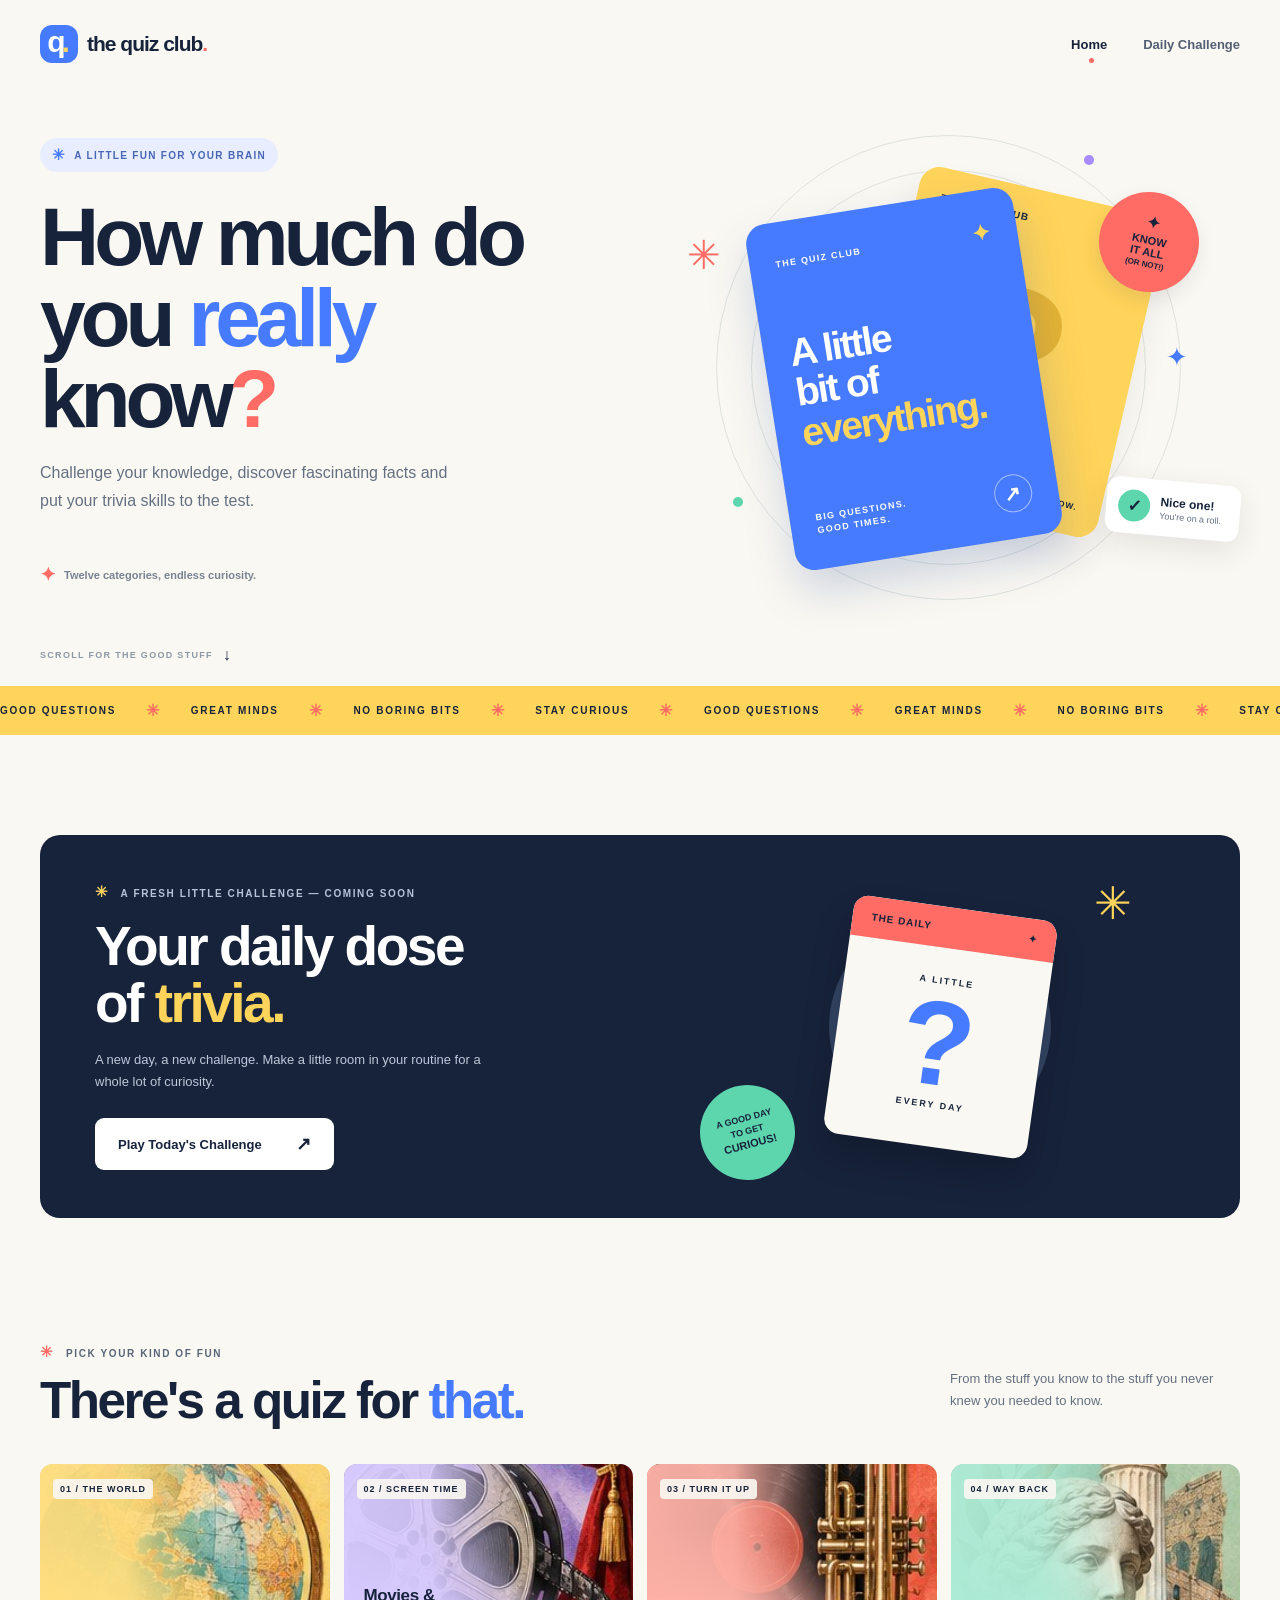
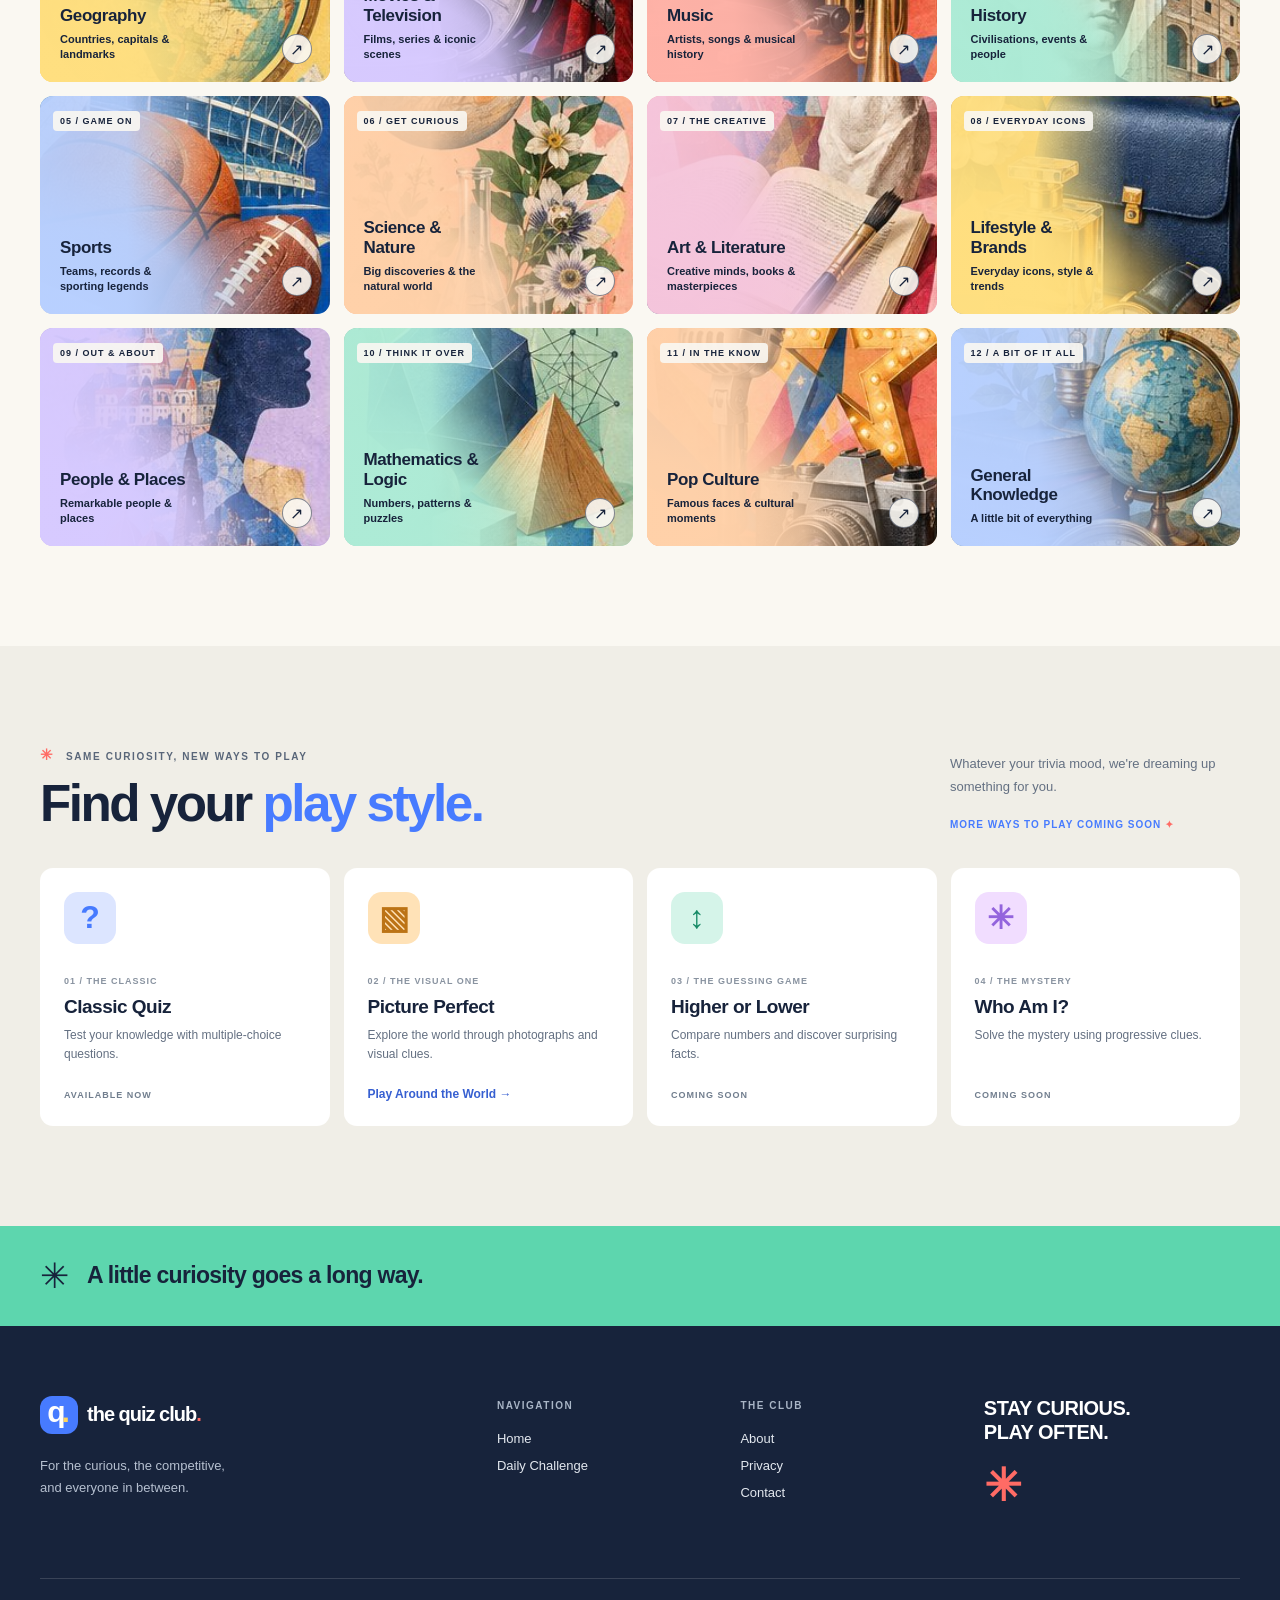
==== index.html @ e1512ed2 "Add Picture Perfect geography game Co-authored-by: Copilot <223556219+Copilot@users.noreply.github.c" ====
<!doctype html>
<html lang="en">
<head>
  <meta charset="utf-8">
  <meta name="viewport" content="width=device-width, initial-scale=1">
  <meta name="theme-color" content="#faf8f2">
  <meta name="description" content="A little curiosity goes a long way. Discover The Quiz Club, a new home for trivia lovers.">
  <title>The Quiz Club — Stay curious, play often</title>
  <link rel="icon" href="assets/icons/favicon.ico" sizes="any">
  <link rel="icon" href="assets/icons/favicon-32x32.png" type="image/png" sizes="32x32">
  <link rel="icon" href="assets/icons/favicon.svg" type="image/svg+xml">
  <link rel="apple-touch-icon" href="assets/icons/apple-touch-icon.png" sizes="180x180">
  <link rel="stylesheet" href="css/style.css">
  <link rel="stylesheet" href="css/home.css">
  <script defer src="js/navigation.js"></script>
</head>
<body>
  <header class="site-header">
    <div class="container header-inner">
      <a class="brand" href="index.html" aria-label="The Quiz Club home">
        <span class="brand-icon" aria-hidden="true">q<span>.</span></span>
        <span>the quiz club<span class="brand-period">.</span></span>
      </a>
      <button class="menu-toggle" type="button" aria-expanded="false" aria-controls="primary-navigation">
        <span></span><span></span><span></span><span class="sr-only">Toggle navigation</span>
      </button>
      <nav class="site-nav" id="primary-navigation" aria-label="Main navigation">
        <a class="nav-link active" href="index.html" aria-current="page">Home</a>
        <a class="nav-link" href="daily.html">Daily Challenge</a>
      </nav>
    </div>
  </header>

  <main>
    <section class="hero">
      <div class="container hero-grid">
        <div class="hero-copy">
          <div class="eyebrow"><span class="eyebrow-star">✳</span> A LITTLE FUN FOR YOUR BRAIN</div>
          <h1>How much do you <em>really</em> know<span class="coral">?</span></h1>
          <p>Challenge your knowledge, discover fascinating facts and put your trivia skills to the test.</p>
          <div class="hero-note"><span class="note-sparkle">✦</span> Twelve categories, endless curiosity.</div>
        </div>
        <div class="hero-art" aria-hidden="true">
          <div class="art-orbit orbit-one"></div><div class="art-orbit orbit-two"></div>
          <span class="art-sparkle sparkle-one">✳</span><span class="art-sparkle sparkle-two">✦</span>
          <span class="art-dot dot-one"></span><span class="art-dot dot-two"></span>
          <div class="art-back-card"><span>THE QUIZ CLUB</span><strong>?</strong><small>GOOD TO KNOW.</small></div>
          <div class="art-main-card">
            <div class="art-card-top"><span>THE QUIZ CLUB</span><span>✦</span></div>
            <div class="art-question">A little<br>bit of<br><em>everything.</em></div>
            <div class="art-card-bottom"><span>BIG QUESTIONS.<br>GOOD TIMES.</span><span class="art-arrow">↗</span></div>
          </div>
          <div class="art-badge"><span>✦</span> KNOW<br>IT ALL<br><small>(OR NOT!)</small></div>
          <div class="art-answer"><span class="answer-check">✓</span><span>Nice one!<small>You're on a roll.</small></span></div>
        </div>
      </div>
      <div class="hero-bottom container"><span>SCROLL FOR THE GOOD STUFF</span><span aria-hidden="true">↓</span></div>
    </section>

    <div class="ticker" aria-label="A little something for everyone">
      <div class="ticker-track" aria-hidden="true">
        <span>GOOD QUESTIONS</span><b>✳</b><span>GREAT MINDS</span><b>✳</b><span>NO BORING BITS</span><b>✳</b><span>STAY CURIOUS</span><b>✳</b><span>GOOD QUESTIONS</span><b>✳</b><span>GREAT MINDS</span><b>✳</b><span>NO BORING BITS</span><b>✳</b><span>STAY CURIOUS</span><b>✳</b>
      </div>
    </div>

    <section class="section daily-section" aria-labelledby="daily-title">
      <div class="container">
        <div class="daily-card">
          <div class="daily-copy">
            <div class="section-kicker light-kicker"><span>✳</span> A FRESH LITTLE CHALLENGE — COMING SOON</div>
            <h2 id="daily-title">Your daily dose<br>of <em>trivia.</em></h2>
            <p>A new day, a new challenge. Make a little room in your routine for a whole lot of curiosity.</p>
            <a class="button button-white" href="daily.html">Play Today's Challenge <span aria-hidden="true">↗</span></a>
          </div>
          <div class="daily-art" aria-hidden="true">
            <span class="daily-star">✳</span>
            <div class="calendar">
              <div class="calendar-top"><span>THE DAILY</span><span>✦</span></div>
              <div class="calendar-page"><span>A LITTLE</span><strong>?</strong><span>EVERY DAY</span></div>
            </div>
            <div class="daily-stamp">A GOOD DAY<br>TO GET<br><strong>CURIOUS!</strong></div>
          </div>
        </div>
      </div>
    </section>

    <section class="section categories-section" id="categories" aria-labelledby="categories-title">
      <div class="container">
        <div class="section-heading">
          <div><div class="section-kicker"><span>✳</span> PICK YOUR KIND OF FUN</div><h2 id="categories-title">There's a quiz for <em>that.</em></h2></div>
          <div class="section-heading-side"><p>From the stuff you know to the stuff you never knew you needed to know.</p></div>
        </div>
        <div class="category-grid">
          <a class="category-card cat-yellow" href="quiz.html?category=geography">
            <span class="cat-number">01 / THE WORLD</span>
            <span class="cat-art" style="background-image: url('assets/images/categories/geography.jpg')" aria-hidden="true"></span>
            <span class="cat-name">Geography</span><span class="cat-description">Countries, capitals &amp; landmarks</span><span class="cat-arrow" aria-hidden="true">↗</span>
          </a>
          <a class="category-card cat-lavender" href="quiz.html?category=movies-television">
            <span class="cat-number">02 / SCREEN TIME</span>
            <span class="cat-art" style="background-image: url('assets/images/categories/movies-television.jpg')" aria-hidden="true"></span>
            <span class="cat-name">Movies &amp; Television</span><span class="cat-description">Films, series &amp; iconic scenes</span><span class="cat-arrow" aria-hidden="true">↗</span>
          </a>
          <a class="category-card cat-coral" href="quiz.html?category=music">
            <span class="cat-number">03 / TURN IT UP</span>
            <span class="cat-art" style="background-image: url('assets/images/categories/music.jpg')" aria-hidden="true"></span>
            <span class="cat-name">Music</span><span class="cat-description">Artists, songs &amp; musical history</span><span class="cat-arrow" aria-hidden="true">↗</span>
          </a>
          <a class="category-card cat-mint" href="quiz.html?category=history">
            <span class="cat-number">04 / WAY BACK</span>
            <span class="cat-art" style="background-image: url('assets/images/categories/history.jpg')" aria-hidden="true"></span>
            <span class="cat-name">History</span><span class="cat-description">Civilisations, events &amp; people</span><span class="cat-arrow" aria-hidden="true">↗</span>
          </a>
          <a class="category-card cat-blue" href="quiz.html?category=sports">
            <span class="cat-number">05 / GAME ON</span>
            <span class="cat-art" style="background-image: url('assets/images/categories/sports.jpg')" aria-hidden="true"></span>
            <span class="cat-name">Sports</span><span class="cat-description">Teams, records &amp; sporting legends</span><span class="cat-arrow" aria-hidden="true">↗</span>
          </a>
          <a class="category-card cat-peach" href="quiz.html?category=science-nature">
            <span class="cat-number">06 / GET CURIOUS</span>
            <span class="cat-art" style="background-image: url('assets/images/categories/science-nature.jpg')" aria-hidden="true"></span>
            <span class="cat-name">Science &amp; Nature</span><span class="cat-description">Big discoveries &amp; the natural world</span><span class="cat-arrow" aria-hidden="true">↗</span>
          </a>
          <a class="category-card cat-pink" href="quiz.html?category=art-literature">
            <span class="cat-number">07 / THE CREATIVE</span>
            <span class="cat-art" style="background-image: url('assets/images/categories/art-literature.jpg')" aria-hidden="true"></span>
            <span class="cat-name">Art &amp; Literature</span><span class="cat-description">Creative minds, books &amp; masterpieces</span><span class="cat-arrow" aria-hidden="true">↗</span>
          </a>
          <a class="category-card cat-yellow" href="quiz.html?category=lifestyle-brands">
            <span class="cat-number">08 / EVERYDAY ICONS</span>
            <span class="cat-art" style="background-image: url('assets/images/categories/lifestyle-brands.jpg')" aria-hidden="true"></span>
            <span class="cat-name">Lifestyle &amp; Brands</span><span class="cat-description">Everyday icons, style &amp; trends</span><span class="cat-arrow" aria-hidden="true">↗</span>
          </a>
          <a class="category-card cat-lavender" href="quiz.html?category=people-places">
            <span class="cat-number">09 / OUT &amp; ABOUT</span>
            <span class="cat-art" style="background-image: url('assets/images/categories/people-places.jpg')" aria-hidden="true"></span>
            <span class="cat-name">People &amp; Places</span><span class="cat-description">Remarkable people &amp; places</span><span class="cat-arrow" aria-hidden="true">↗</span>
          </a>
          <a class="category-card cat-mint" href="quiz.html?category=mathematics-logic">
            <span class="cat-number">10 / THINK IT OVER</span>
            <span class="cat-art" style="background-image: url('assets/images/categories/mathematics-logic.jpg')" aria-hidden="true"></span>
            <span class="cat-name">Mathematics &amp; Logic</span><span class="cat-description">Numbers, patterns &amp; puzzles</span><span class="cat-arrow" aria-hidden="true">↗</span>
          </a>
          <a class="category-card cat-peach" href="quiz.html?category=pop-culture">
            <span class="cat-number">11 / IN THE KNOW</span>
            <span class="cat-art" style="background-image: url('assets/images/categories/pop-culture.jpg')" aria-hidden="true"></span>
            <span class="cat-name">Pop Culture</span><span class="cat-description">Famous faces &amp; cultural moments</span><span class="cat-arrow" aria-hidden="true">↗</span>
          </a>
          <a class="category-card cat-blue" href="quiz.html?category=general-knowledge">
            <span class="cat-number">12 / A BIT OF IT ALL</span>
            <span class="cat-art" style="background-image: url('assets/images/categories/general-knowledge.jpg')" aria-hidden="true"></span>
            <span class="cat-name">General Knowledge</span><span class="cat-description">A little bit of everything</span><span class="cat-arrow" aria-hidden="true">↗</span>
          </a>
        </div>
      </div>
    </section>

    <section class="section modes-section" aria-labelledby="modes-title">
      <div class="container">
        <div class="section-heading">
          <div><div class="section-kicker"><span>✳</span> SAME CURIOSITY, NEW WAYS TO PLAY</div><h2 id="modes-title">Find your <em>play style.</em></h2></div>
          <div class="section-heading-side"><p>Whatever your trivia mood, we're dreaming up something for you.</p><span class="coming-label">MORE WAYS TO PLAY COMING SOON <span>✦</span></span></div>
        </div>
        <div class="modes-grid">
          <article class="mode-card"><div class="mode-icon mode-classic" aria-hidden="true">?</div><span class="mode-index">01 / THE CLASSIC</span><h3>Classic Quiz</h3><p>Test your knowledge with multiple-choice questions.</p><span class="mode-status">AVAILABLE NOW</span></article>
          <article class="mode-card"><div class="mode-icon mode-picture" aria-hidden="true">▧</div><span class="mode-index">02 / THE VISUAL ONE</span><h3>Picture Perfect</h3><p>Explore the world through photographs and visual clues.</p><a class="mode-play" href="picture-perfect.html">Play Around the World <span aria-hidden="true">→</span></a></article>
          <article class="mode-card"><div class="mode-icon mode-higher" aria-hidden="true">↕</div><span class="mode-index">03 / THE GUESSING GAME</span><h3>Higher or Lower</h3><p>Compare numbers and discover surprising facts.</p><span class="mode-status">COMING SOON</span></article>
          <article class="mode-card"><div class="mode-icon mode-mystery" aria-hidden="true">✳</div><span class="mode-index">04 / THE MYSTERY</span><h3>Who Am I?</h3><p>Solve the mystery using progressive clues.</p><span class="mode-status">COMING SOON</span></article>
        </div>
      </div>
    </section>
    <section class="closing-banner"><div class="container closing-inner"><span aria-hidden="true">✳</span><p>A little curiosity goes a long way.</p></div></section>
  </main>
  <footer class="site-footer">
    <div class="container footer-grid">
      <div class="footer-about"><a class="brand footer-brand" href="index.html"><span class="brand-icon" aria-hidden="true">q<span>.</span></span><span>the quiz club<span class="brand-period">.</span></span></a><p>For the curious, the competitive,<br>and everyone in between.</p></div>
      <div><h2>NAVIGATION</h2><a href="index.html">Home</a><a href="daily.html">Daily Challenge</a></div>
      <div><h2>THE CLUB</h2><a href="about.html#about">About</a><a href="about.html#privacy">Privacy</a><a href="about.html#contact">Contact</a></div>
      <div class="footer-signoff">STAY CURIOUS.<br><span>PLAY OFTEN.</span><span class="footer-star" aria-hidden="true">✳</span></div>
    </div>
    <div class="container footer-bottom"><span>© The Quiz Club. Made for curious minds.</span><span>GOOD QUESTIONS. GOOD TIMES. ✦</span></div>
  </footer>
</body>
</html>
---- css/style.css ----
:root {
  --navy: #17233b;
  --blue: #477bff;
  --coral: #ff6b65;
  --yellow: #ffd45a;
  --mint: #5dd6ae;
  --lavender: #a88bff;
  --ivory: #faf8f2;
  --white: #fff;
  --muted: #647082;
  --heading: 'Trebuchet MS', Arial, sans-serif;
  --body: Arial, sans-serif;
}

*, *::before, *::after { box-sizing: border-box; }
html { scroll-behavior: smooth; }
body { margin: 0; color: var(--navy); background: var(--ivory); font-family: var(--body); -webkit-font-smoothing: antialiased; }
a { color: inherit; }
button { font: inherit; }
a:focus-visible, button:focus-visible { outline: 3px solid var(--coral); outline-offset: 4px; }
.sr-only { position: absolute; width: 1px; height: 1px; padding: 0; margin: -1px; overflow: hidden; clip: rect(0, 0, 0, 0); white-space: nowrap; border: 0; }
.container { width: min(100% - 64px, 1200px); margin-inline: auto; }
.site-header { background: var(--ivory); position: relative; z-index: 10; }
.header-inner { min-height: 88px; display: flex; align-items: center; justify-content: space-between; gap: 30px; }
.brand { display: inline-flex; align-items: center; gap: 9px; text-decoration: none; font-family: var(--heading); font-size: 21px; font-weight: 700; letter-spacing: -1px; white-space: nowrap; }
.brand-icon { display: flex; align-items: center; justify-content: center; width: 38px; height: 38px; border-radius: 12px; background: var(--blue); color: white; font-size: 30px; line-height: 1; letter-spacing: -4px; padding: 0 5px 5px 0; }
.brand-icon span { color: var(--yellow); }
.brand-period { color: var(--coral); }
.site-nav { display: flex; align-items: center; gap: 36px; }
.nav-link { position: relative; text-decoration: none; color: #536073; font-size: 13px; font-weight: 700; }
.nav-link:hover, .nav-link.active { color: var(--navy); }
.nav-link.active::after { position: absolute; content: ''; width: 5px; height: 5px; background: var(--coral); border-radius: 50%; left: 50%; bottom: -11px; }
.button { display: inline-flex; align-items: center; justify-content: center; gap: 34px; min-height: 52px; padding: 0 23px; border-radius: 9px; font-size: 13px; font-weight: 800; text-decoration: none; transition: transform .2s ease, box-shadow .2s ease, background .2s ease; }
.button:hover { transform: translateY(-3px); box-shadow: 0 8px 18px #17233b20; }
.button span { font-size: 18px; }
.button-dark { color: white; background: var(--navy); }
.button-blue { color: white; background: var(--blue); }
.button-white { color: var(--navy); background: white; }
.menu-toggle { display: none; border: 0; background: transparent; padding: 10px; cursor: pointer; }
.menu-toggle > span:not(.sr-only) { display: block; width: 23px; height: 2px; margin: 5px 0; background: var(--navy); }
.text-link { font-size: 13px; font-weight: 800; text-decoration: none; border-bottom: 1px solid currentColor; padding-bottom: 5px; }
.text-link span { display: inline-block; margin-left: 9px; transition: transform .2s ease; }
.text-link:hover span { transform: translateX(4px); }
.section { padding: 100px 0; }
.section-kicker { color: #596679; font-size: 10px; letter-spacing: 1.6px; font-weight: 800; }
.section-kicker span { color: var(--coral); font-size: 15px; margin-right: 7px; }
.section-heading { display: flex; align-items: end; justify-content: space-between; gap: 32px; margin-bottom: 36px; }
.section-heading h2, .placeholder-intro h1 { margin: 12px 0 0; font: 700 clamp(36px, 4vw, 52px)/1.08 var(--heading); letter-spacing: -2.5px; }
.section-heading h2 em, .placeholder-intro h1 em { font-style: normal; color: var(--blue); }
.section-heading-side { max-width: 290px; }
.section-heading-side p { margin: 0 0 16px; color: var(--muted); font-size: 13px; line-height: 1.7; }
.site-footer { background: var(--navy); color: #fff; padding: 70px 0 22px; }
.footer-grid { display: grid; grid-template-columns: 2fr 1fr 1fr 1.2fr; gap: 30px; }
.footer-brand { font-size: 20px; }
.footer-about p { color: #b6c0d0; line-height: 1.7; font-size: 13px; margin: 21px 0 0; }
.footer-grid h2 { font-size: 10px; letter-spacing: 1.5px; color: #a9b5c6; margin: 4px 0 20px; }
.footer-grid > div:not(.footer-about):not(.footer-signoff) a { display: block; width: fit-content; color: #e3e8ef; font-size: 13px; text-decoration: none; margin-bottom: 12px; }
.footer-grid a:hover { color: var(--yellow); }
.footer-signoff { position: relative; font: 700 20px/1.2 var(--heading); letter-spacing: -.5px; }
.footer-signoff > span:first-child { color: var(--yellow); }
.footer-star { display: block; color: var(--coral); font-size: 45px; margin-top: 15px; }
.footer-bottom { display: flex; justify-content: space-between; gap: 20px; margin-top: 65px; padding-top: 20px; border-top: 1px solid #ffffff25; color: #9daabd; font-size: 10px; letter-spacing: .3px; }

.placeholder-main { min-height: 60vh; }
.placeholder-intro { padding: 90px 0 50px; }
.placeholder-intro p { max-width: 600px; color: var(--muted); line-height: 1.7; }
.placeholder-panel { padding: 36px; margin-bottom: 80px; background: white; border: 1px solid #e8e8e4; border-radius: 16px; }
.placeholder-panel h2 { font: 700 24px var(--heading); margin: 0 0 10px; }
.placeholder-panel p { color: var(--muted); line-height: 1.7; }
.info-section:target { outline: 3px solid var(--blue); outline-offset: 3px; }
.info-section + .info-section { margin-top: 35px; }

@media (max-width: 760px) {
  .container { width: min(100% - 40px, 1200px); }
  .header-inner { min-height: 74px; flex-wrap: wrap; }
  .has-navigation .menu-toggle { display: block; margin-left: auto; }
  .site-nav { width: 100%; padding: 0 0 22px; flex-wrap: wrap; gap: 20px; }
  .has-navigation .site-nav { display: none; }
  .has-navigation .site-nav.is-open { display: flex; }
  .nav-link.active::after { bottom: -6px; }
  .section { padding: 70px 0; }
  .section-heading { align-items: start; flex-direction: column; gap: 18px; }
  .section-heading-side { max-width: 440px; }
  .footer-grid { grid-template-columns: 1fr 1fr; gap: 38px 20px; }
  .footer-bottom { margin-top: 45px; flex-wrap: wrap; }
}
@media (max-width: 420px) {
  .site-nav { align-items: stretch; flex-direction: column; }
  .nav-link { width: fit-content; }
}
@media (prefers-reduced-motion: reduce) {
  html { scroll-behavior: auto; }
  *, *::before, *::after { transition-duration: .01ms !important; animation-duration: .01ms !important; animation-iteration-count: 1 !important; }
}
---- css/home.css ----
.hero { position: relative; overflow: hidden; }
.hero-grid { display: grid; grid-template-columns: 1fr 1fr; align-items: center; min-height: 540px; gap: 35px; }
.hero-copy { padding: 50px 0 60px; position: relative; z-index: 1; }
.eyebrow { display: inline-flex; align-items: center; gap: 8px; padding: 8px 12px; background: #e8edff; border-radius: 50px; color: #4967b5; font-size: 10px; font-weight: 800; letter-spacing: 1.3px; }
.eyebrow-star { font-size: 15px; color: var(--blue); }
.hero h1 { max-width: 610px; margin: 24px 0 20px; font: 700 clamp(54px, 6.4vw, 82px)/.99 var(--heading); letter-spacing: -5px; }
.hero h1 em { color: var(--blue); font-style: normal; }
.coral { color: var(--coral); }
.hero-copy > p { max-width: 430px; color: var(--muted); font-size: 16px; line-height: 1.75; }
.hero-note { display: flex; align-items: center; gap: 8px; margin-top: 48px; color: #788392; font-size: 11px; font-weight: 600; }
.note-sparkle { color: var(--coral); font-size: 19px; }
.hero-art { position: relative; height: 460px; display: grid; place-items: center; }
.art-orbit { position: absolute; border: 1px solid #dfe3dd; border-radius: 50%; }
.orbit-one { width: 395px; height: 395px; }
.orbit-two { width: 465px; height: 465px; }
.art-back-card { position: absolute; width: 250px; height: 330px; padding: 24px; background: var(--yellow); border-radius: 20px; transform: translate(60px, -15px) rotate(13deg); box-shadow: 0 20px 35px #17233b12; display: flex; flex-direction: column; justify-content: space-between; font: 800 10px var(--body); letter-spacing: 1px; }
.art-back-card strong { text-align: center; font: 700 190px/.8 var(--heading); color: #e5b332; }
.art-back-card small { text-align: right; }
.art-main-card { position: relative; width: 270px; height: 350px; padding: 26px; border-radius: 20px; background: var(--blue); color: white; transform: translate(-45px, 12px) rotate(-9deg); box-shadow: 0 22px 45px #284d9d36; display: flex; flex-direction: column; justify-content: space-between; }
.art-card-top, .art-card-bottom { display: flex; justify-content: space-between; align-items: center; font-size: 9px; font-weight: 800; letter-spacing: 1.3px; line-height: 1.5; }
.art-card-top span:last-child { color: var(--yellow); font-size: 22px; }
.art-question { font: 700 39px/1.03 var(--heading); letter-spacing: -2px; }
.art-question em { font-style: normal; color: var(--yellow); }
.art-arrow { display: grid; place-items: center; border: 1px solid #ffffff80; border-radius: 50%; width: 38px; height: 38px; font-size: 20px; }
.art-badge { position: absolute; right: 7%; top: 55px; display: grid; place-content: center; width: 100px; height: 100px; border-radius: 50%; background: var(--coral); color: var(--navy); text-align: center; font: 800 11px/1.1 var(--body); transform: rotate(12deg); box-shadow: 0 8px 20px #17233b18; }
.art-badge > span { font-size: 16px; margin-bottom: 3px; }
.art-badge small { font-size: 8px; margin-top: 3px; }
.art-answer { position: absolute; right: 0; bottom: 60px; display: flex; align-items: center; gap: 10px; padding: 12px 18px 12px 12px; border-radius: 12px; background: white; box-shadow: 0 10px 30px #17233b1a; font-size: 12px; font-weight: 800; transform: rotate(5deg); }
.art-answer small { display: block; color: var(--muted); font-size: 9px; font-weight: 500; margin-top: 2px; }
.answer-check { display: grid; place-items: center; width: 32px; height: 32px; border-radius: 50%; background: var(--mint); font-size: 17px; }
.art-sparkle { position: absolute; z-index: 1; }
.sparkle-one { left: 5%; top: 95px; color: var(--coral); font-size: 40px; }
.sparkle-two { right: 9%; top: 205px; color: var(--blue); font-size: 26px; }
.art-dot { position: absolute; width: 10px; height: 10px; border-radius: 50%; }
.dot-one { left: 13%; bottom: 90px; background: var(--mint); }
.dot-two { right: 25%; top: 18px; background: var(--lavender); }
.hero-bottom { display: flex; align-items: center; gap: 10px; padding-bottom: 22px; color: #8d98a6; font-size: 9px; font-weight: 800; letter-spacing: 1.3px; }
.hero-bottom span:last-child { font-size: 16px; color: var(--navy); }
.ticker { overflow: hidden; background: var(--yellow); padding: 15px 0; }
.ticker-track { min-width: max-content; display: flex; justify-content: center; align-items: center; gap: 30px; font-size: 10px; font-weight: 800; letter-spacing: 1.7px; }
.ticker-track b { color: var(--coral); font-size: 16px; }
.daily-section { padding-bottom: 25px; }
.daily-card { min-height: 340px; overflow: hidden; display: grid; grid-template-columns: 1fr 1fr; background: var(--navy); color: white; border-radius: 20px; }
.daily-copy { padding: 48px 55px; position: relative; z-index: 1; }
.light-kicker { color: #b6c4d7; }
.light-kicker span { color: var(--yellow); }
.daily-copy h2 { margin: 17px 0; font: 700 clamp(39px, 4.4vw, 55px)/1.03 var(--heading); letter-spacing: -2.5px; }
.daily-copy h2 em { color: var(--yellow); font-style: normal; }
.daily-copy p { max-width: 390px; color: #bdc9d8; font-size: 13px; line-height: 1.75; margin: 0 0 24px; }
.daily-art { position: relative; display: grid; place-items: center; background: radial-gradient(circle, #334564 0 31%, transparent 31.3%); }
.calendar { width: 205px; height: 240px; border-radius: 15px; background: var(--ivory); color: var(--navy); transform: rotate(8deg); box-shadow: 0 20px 35px #0003; overflow: hidden; }
.calendar-top { display: flex; justify-content: space-between; background: var(--coral); padding: 15px 19px; font-size: 10px; font-weight: 800; letter-spacing: 1px; }
.calendar-page { height: 190px; display: flex; flex-direction: column; align-items: center; justify-content: center; font-size: 9px; font-weight: 800; letter-spacing: 2px; }
.calendar-page strong { font: 700 120px/.95 var(--heading); color: var(--blue); }
.daily-star { position: absolute; top: 42px; right: 18%; color: var(--yellow); font-size: 45px; }
.daily-stamp { position: absolute; left: 10%; bottom: 38px; width: 95px; height: 95px; border-radius: 50%; display: grid; align-content: center; text-align: center; background: var(--mint); color: var(--navy); font-size: 9px; line-height: 1.4; font-weight: 700; transform: rotate(-15deg); }
.daily-stamp strong { font-size: 11px; }
.category-grid { display: grid; grid-template-columns: repeat(4, 1fr); gap: 14px; }
.category-card { min-height: 218px; position: relative; overflow: hidden; display: flex; flex-direction: column; align-items: flex-start; padding: 20px; border-radius: 13px; text-decoration: none; transition: transform .25s ease, box-shadow .25s ease; }
.category-card:hover, .category-card:focus-visible { transform: translateY(-5px); box-shadow: 0 12px 24px #17233b24; }
.cat-yellow { --cat-color: 255, 223, 128; }.cat-lavender { --cat-color: 215, 202, 255; }.cat-coral { --cat-color: 255, 178, 167; }.cat-mint { --cat-color: 173, 235, 214; }.cat-blue { --cat-color: 184, 208, 255; }.cat-peach { --cat-color: 255, 209, 169; }.cat-pink { --cat-color: 245, 197, 220; }
.category-card { background-color: rgb(var(--cat-color)); }
.category-card::before, .category-card::after { content: ''; position: absolute; z-index: 1; inset: 0; pointer-events: none; }
.category-card::before { background: radial-gradient(ellipse 72% 70% at 15% 100%, rgba(var(--cat-color), .95), rgba(var(--cat-color), .82) 55%, transparent 100%); }
.category-card::after { background: linear-gradient(90deg, rgba(var(--cat-color), .96) 0%, rgba(var(--cat-color), .9) 30%, rgba(var(--cat-color), .45) 47%, rgba(var(--cat-color), 0) 62%); }
.cat-number { position: relative; z-index: 2; padding: 5px 7px; margin: -5px 0 0 -7px; border-radius: 4px; background: #faf8f2e8; font-size: 9px; font-weight: 800; letter-spacing: 1px; }
.cat-art { position: absolute; z-index: 0; inset: 0; display: block; background-size: cover; background-position: var(--art-position, center); transition: transform .3s ease, filter .3s ease; }
.category-card[href$="=geography"] { --art-position: 48% 26%; }
.category-card[href$="=movies-television"] { --art-position: 42% 38%; }
.category-card[href$="=music"] { --art-position: 55% 40%; }
.category-card[href$="=history"] { --art-position: 55% 28%; }
.category-card[href$="=sports"] { --art-position: 45% 40%; }
.category-card[href$="=science-nature"] { --art-position: 52% 42%; }
.category-card[href$="=art-literature"] { --art-position: 50% 55%; }
.category-card[href$="=lifestyle-brands"] { --art-position: 60% 48%; }
.category-card[href$="=people-places"] { --art-position: 56% 38%; }
.category-card[href$="=mathematics-logic"] { --art-position: 48% 46%; }
.category-card[href$="=pop-culture"] { --art-position: 47% 47%; }
.category-card[href$="=general-knowledge"] { --art-position: 54% 40%; }
.category-card:hover .cat-art, .category-card:focus-visible .cat-art { transform: scale(1.055); filter: saturate(1.06) contrast(1.03); }
.cat-name { position: relative; z-index: 2; max-width: 53%; margin-top: auto; font: 700 17px/1.15 var(--heading); letter-spacing: -.4px; }
.cat-description { position: relative; z-index: 2; max-width: 53%; margin-top: 6px; font-size: 11px; font-weight: 600; line-height: 1.4; color: var(--navy); }
.cat-arrow { position: absolute; z-index: 2; bottom: 18px; right: 18px; display: grid; place-items: center; width: 30px; height: 30px; border: 1px solid #17233b88; border-radius: 50%; background: #faf8f2e8; font-size: 16px; transition: transform .25s ease, background-color .25s ease, color .25s ease; }
.category-card:hover .cat-arrow, .category-card:focus-visible .cat-arrow { transform: translate(2px, -2px); background: var(--navy); color: var(--white); }
.modes-section { background: #f0eee7; }
.coming-label { color: var(--blue); font-size: 10px; font-weight: 800; letter-spacing: 1px; }
.coming-label span { color: var(--coral); }
.modes-grid { display: grid; grid-template-columns: repeat(4, 1fr); gap: 14px; }
.mode-card { padding: 24px; min-height: 240px; border-radius: 13px; background: white; }
.mode-icon { display: grid; place-items: center; width: 52px; height: 52px; border-radius: 14px; font: 700 32px var(--heading); margin-bottom: 26px; }
.mode-classic { background: #dce5ff; color: var(--blue); }.mode-picture { background: #ffe2b7; color: #bc7315; }.mode-higher { background: #d5f4e9; color: #168a66; }.mode-mystery { background: #f1ddff; color: #9364dd; }
.mode-index { color: #8993a0; font-size: 9px; font-weight: 800; letter-spacing: 1px; }
.mode-card h3 { margin: 8px 0; font: 700 19px var(--heading); letter-spacing: -.5px; }
.mode-card p { color: var(--muted); font-size: 12px; line-height: 1.6; min-height: 58px; margin: 0; }
.mode-status { color: #717e8e; font-size: 9px; font-weight: 800; letter-spacing: 1px; }
.mode-play { display: inline-block; color: #365fd1; font-size: 12px; font-weight: 800; text-decoration: none; }
.mode-play:hover { text-decoration: underline; }
.closing-banner { background: var(--mint); }
.closing-inner { min-height: 100px; display: flex; align-items: center; gap: 18px; }
.closing-inner > span { font-size: 35px; }
.closing-inner p { flex: 1; font: 700 23px var(--heading); letter-spacing: -.7px; }
@media (max-width: 900px) {
  .hero-grid { gap: 10px; }
  .hero h1 { font-size: 60px; }
  .category-grid, .modes-grid { grid-template-columns: repeat(2, 1fr); }
  .daily-copy { padding: 40px; }
}
@media (max-width: 760px) {
  .hero-grid { grid-template-columns: 1fr; }
  .hero-copy { padding: 55px 0 0; }
  .hero h1 { max-width: 550px; font-size: clamp(54px, 11vw, 75px); }
  .hero-note { margin-top: 28px; }
  .hero-art { height: 390px; transform: scale(.85); }
  .daily-section { padding-bottom: 10px; }
  .daily-card { grid-template-columns: 1fr; }
  .daily-art { min-height: 300px; }
  .daily-stamp { left: 20%; }
}
@media (max-width: 480px) {
  .hero h1 { letter-spacing: -3.5px; }
  .hero-art { margin-inline: -30px; transform: scale(.75); }
  .category-grid, .modes-grid { gap: 10px; }
  .category-card { min-height: 250px; padding: 15px; }
  .cat-name { font-size: 15px; }
  .cat-name, .cat-description { max-width: min(65%, calc(100% - 30px)); }
  .cat-description { font-size: 10px; }
  .cat-arrow { width: 26px; height: 26px; right: 12px; bottom: 12px; }
  .mode-card { padding: 18px; }
  .mode-card h3 { font-size: 17px; }
  .daily-copy { padding: 32px 25px; }
  .closing-inner { flex-wrap: wrap; padding-block: 20px; gap: 10px; }
  .closing-inner p { font-size: 19px; }
}
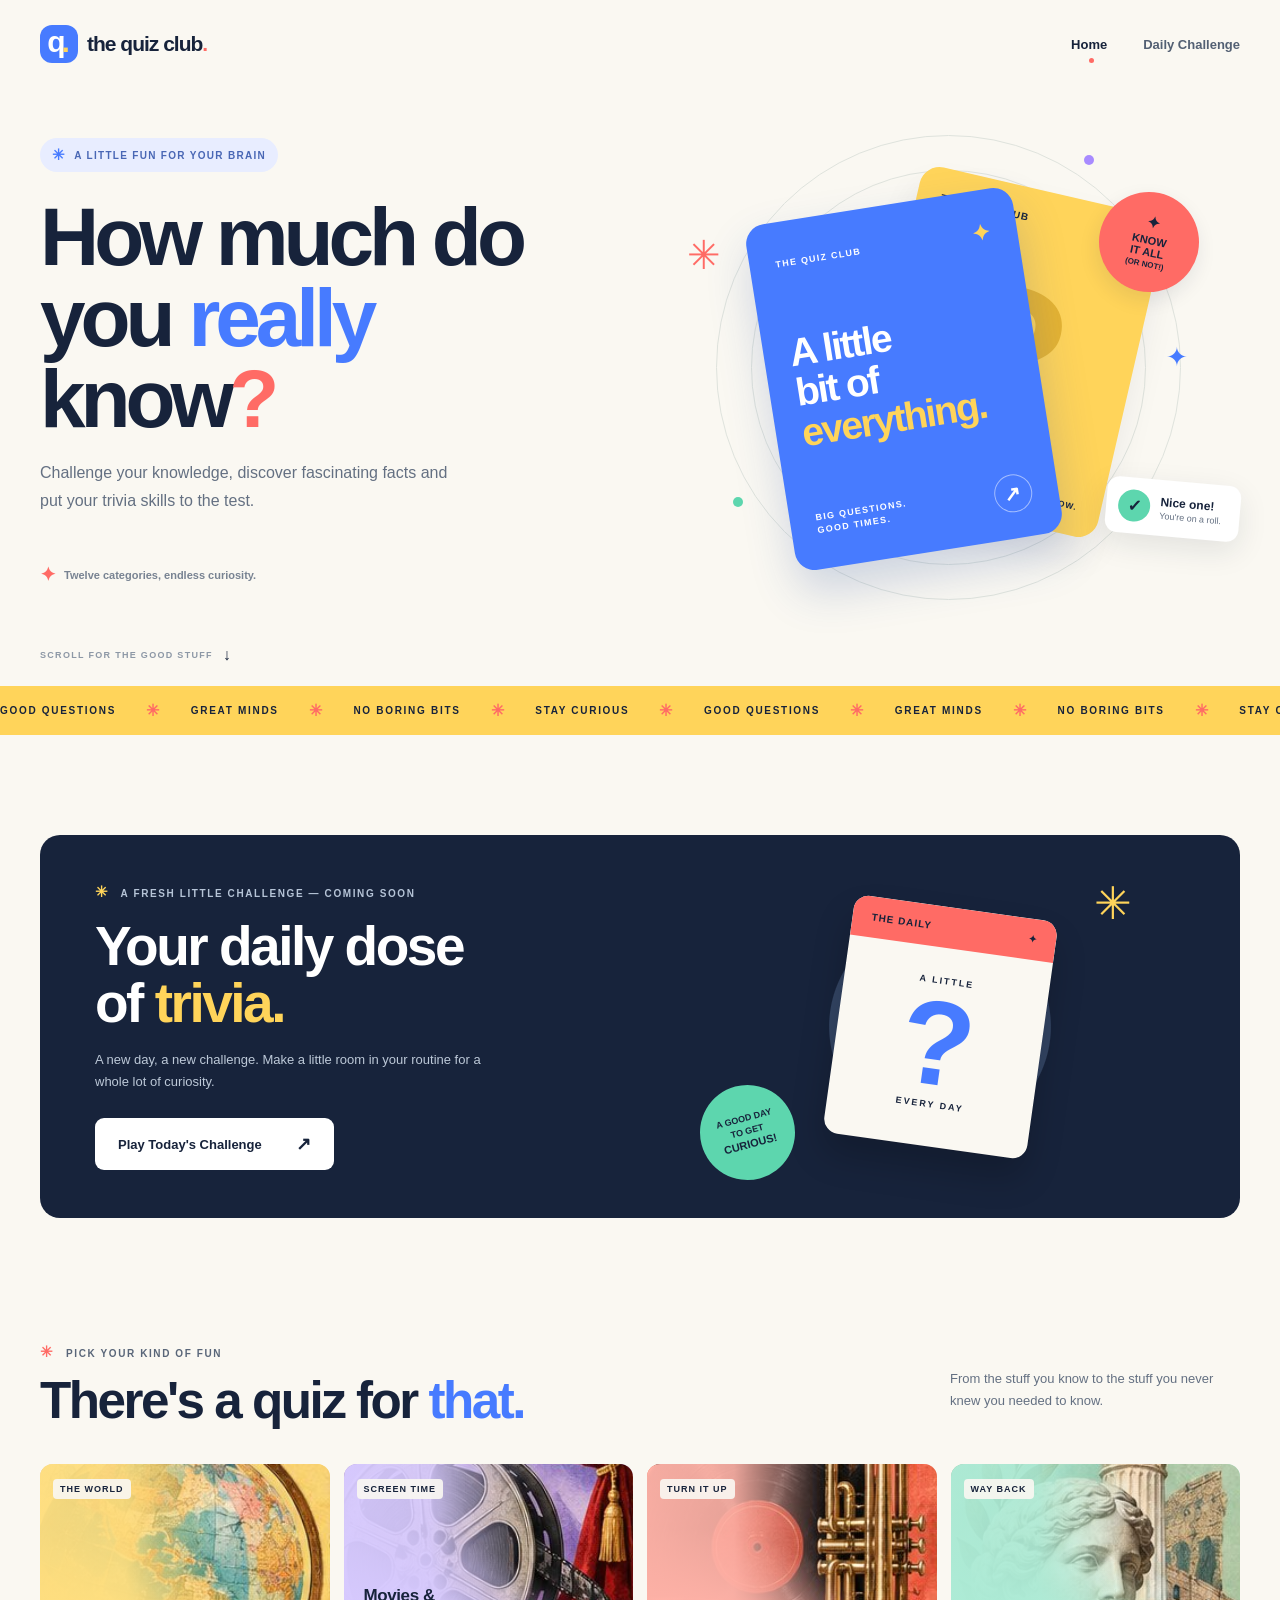
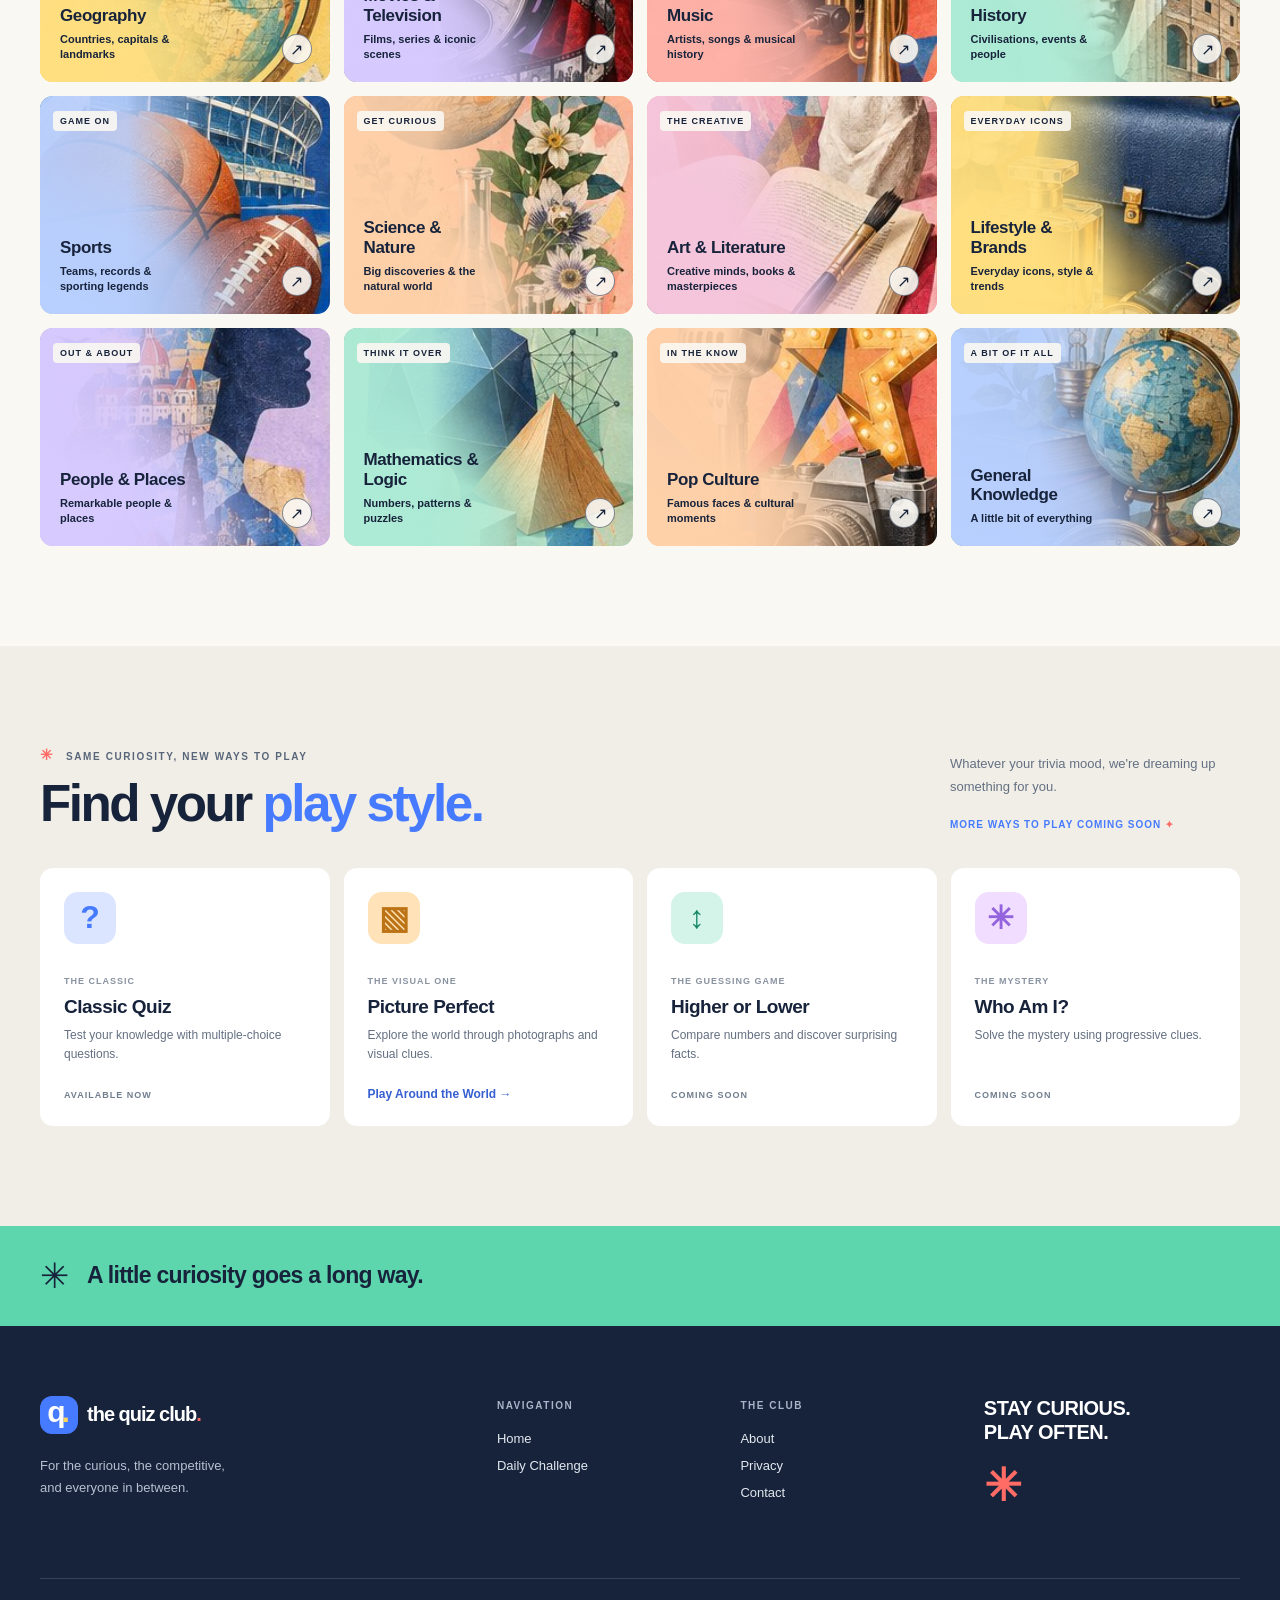
==== commit cbb43fb4: "Remove numbering from homepage cards Co-authored-by: Copilot <223556219+Copilot@users.noreply.github" ====
--- a/index.html
+++ b/index.html
@@ -92,62 +92,62 @@
         </div>
         <div class="category-grid">
           <a class="category-card cat-yellow" href="quiz.html?category=geography">
-            <span class="cat-number">01 / THE WORLD</span>
+            <span class="cat-number">THE WORLD</span>
             <span class="cat-art" style="background-image: url('assets/images/categories/geography.jpg')" aria-hidden="true"></span>
             <span class="cat-name">Geography</span><span class="cat-description">Countries, capitals &amp; landmarks</span><span class="cat-arrow" aria-hidden="true">↗</span>
           </a>
           <a class="category-card cat-lavender" href="quiz.html?category=movies-television">
-            <span class="cat-number">02 / SCREEN TIME</span>
+            <span class="cat-number">SCREEN TIME</span>
             <span class="cat-art" style="background-image: url('assets/images/categories/movies-television.jpg')" aria-hidden="true"></span>
             <span class="cat-name">Movies &amp; Television</span><span class="cat-description">Films, series &amp; iconic scenes</span><span class="cat-arrow" aria-hidden="true">↗</span>
           </a>
           <a class="category-card cat-coral" href="quiz.html?category=music">
-            <span class="cat-number">03 / TURN IT UP</span>
+            <span class="cat-number">TURN IT UP</span>
             <span class="cat-art" style="background-image: url('assets/images/categories/music.jpg')" aria-hidden="true"></span>
             <span class="cat-name">Music</span><span class="cat-description">Artists, songs &amp; musical history</span><span class="cat-arrow" aria-hidden="true">↗</span>
           </a>
           <a class="category-card cat-mint" href="quiz.html?category=history">
-            <span class="cat-number">04 / WAY BACK</span>
+            <span class="cat-number">WAY BACK</span>
             <span class="cat-art" style="background-image: url('assets/images/categories/history.jpg')" aria-hidden="true"></span>
             <span class="cat-name">History</span><span class="cat-description">Civilisations, events &amp; people</span><span class="cat-arrow" aria-hidden="true">↗</span>
           </a>
           <a class="category-card cat-blue" href="quiz.html?category=sports">
-            <span class="cat-number">05 / GAME ON</span>
+            <span class="cat-number">GAME ON</span>
             <span class="cat-art" style="background-image: url('assets/images/categories/sports.jpg')" aria-hidden="true"></span>
             <span class="cat-name">Sports</span><span class="cat-description">Teams, records &amp; sporting legends</span><span class="cat-arrow" aria-hidden="true">↗</span>
           </a>
           <a class="category-card cat-peach" href="quiz.html?category=science-nature">
-            <span class="cat-number">06 / GET CURIOUS</span>
+            <span class="cat-number">GET CURIOUS</span>
             <span class="cat-art" style="background-image: url('assets/images/categories/science-nature.jpg')" aria-hidden="true"></span>
             <span class="cat-name">Science &amp; Nature</span><span class="cat-description">Big discoveries &amp; the natural world</span><span class="cat-arrow" aria-hidden="true">↗</span>
           </a>
           <a class="category-card cat-pink" href="quiz.html?category=art-literature">
-            <span class="cat-number">07 / THE CREATIVE</span>
+            <span class="cat-number">THE CREATIVE</span>
             <span class="cat-art" style="background-image: url('assets/images/categories/art-literature.jpg')" aria-hidden="true"></span>
             <span class="cat-name">Art &amp; Literature</span><span class="cat-description">Creative minds, books &amp; masterpieces</span><span class="cat-arrow" aria-hidden="true">↗</span>
           </a>
           <a class="category-card cat-yellow" href="quiz.html?category=lifestyle-brands">
-            <span class="cat-number">08 / EVERYDAY ICONS</span>
+            <span class="cat-number">EVERYDAY ICONS</span>
             <span class="cat-art" style="background-image: url('assets/images/categories/lifestyle-brands.jpg')" aria-hidden="true"></span>
             <span class="cat-name">Lifestyle &amp; Brands</span><span class="cat-description">Everyday icons, style &amp; trends</span><span class="cat-arrow" aria-hidden="true">↗</span>
           </a>
           <a class="category-card cat-lavender" href="quiz.html?category=people-places">
-            <span class="cat-number">09 / OUT &amp; ABOUT</span>
+            <span class="cat-number">OUT &amp; ABOUT</span>
             <span class="cat-art" style="background-image: url('assets/images/categories/people-places.jpg')" aria-hidden="true"></span>
             <span class="cat-name">People &amp; Places</span><span class="cat-description">Remarkable people &amp; places</span><span class="cat-arrow" aria-hidden="true">↗</span>
           </a>
           <a class="category-card cat-mint" href="quiz.html?category=mathematics-logic">
-            <span class="cat-number">10 / THINK IT OVER</span>
+            <span class="cat-number">THINK IT OVER</span>
             <span class="cat-art" style="background-image: url('assets/images/categories/mathematics-logic.jpg')" aria-hidden="true"></span>
             <span class="cat-name">Mathematics &amp; Logic</span><span class="cat-description">Numbers, patterns &amp; puzzles</span><span class="cat-arrow" aria-hidden="true">↗</span>
           </a>
           <a class="category-card cat-peach" href="quiz.html?category=pop-culture">
-            <span class="cat-number">11 / IN THE KNOW</span>
+            <span class="cat-number">IN THE KNOW</span>
             <span class="cat-art" style="background-image: url('assets/images/categories/pop-culture.jpg')" aria-hidden="true"></span>
             <span class="cat-name">Pop Culture</span><span class="cat-description">Famous faces &amp; cultural moments</span><span class="cat-arrow" aria-hidden="true">↗</span>
           </a>
           <a class="category-card cat-blue" href="quiz.html?category=general-knowledge">
-            <span class="cat-number">12 / A BIT OF IT ALL</span>
+            <span class="cat-number">A BIT OF IT ALL</span>
             <span class="cat-art" style="background-image: url('assets/images/categories/general-knowledge.jpg')" aria-hidden="true"></span>
             <span class="cat-name">General Knowledge</span><span class="cat-description">A little bit of everything</span><span class="cat-arrow" aria-hidden="true">↗</span>
           </a>
@@ -162,10 +162,10 @@
           <div class="section-heading-side"><p>Whatever your trivia mood, we're dreaming up something for you.</p><span class="coming-label">MORE WAYS TO PLAY COMING SOON <span>✦</span></span></div>
         </div>
         <div class="modes-grid">
-          <article class="mode-card"><div class="mode-icon mode-classic" aria-hidden="true">?</div><span class="mode-index">01 / THE CLASSIC</span><h3>Classic Quiz</h3><p>Test your knowledge with multiple-choice questions.</p><span class="mode-status">AVAILABLE NOW</span></article>
-          <article class="mode-card"><div class="mode-icon mode-picture" aria-hidden="true">▧</div><span class="mode-index">02 / THE VISUAL ONE</span><h3>Picture Perfect</h3><p>Explore the world through photographs and visual clues.</p><a class="mode-play" href="picture-perfect.html">Play Around the World <span aria-hidden="true">→</span></a></article>
-          <article class="mode-card"><div class="mode-icon mode-higher" aria-hidden="true">↕</div><span class="mode-index">03 / THE GUESSING GAME</span><h3>Higher or Lower</h3><p>Compare numbers and discover surprising facts.</p><span class="mode-status">COMING SOON</span></article>
-          <article class="mode-card"><div class="mode-icon mode-mystery" aria-hidden="true">✳</div><span class="mode-index">04 / THE MYSTERY</span><h3>Who Am I?</h3><p>Solve the mystery using progressive clues.</p><span class="mode-status">COMING SOON</span></article>
+          <article class="mode-card"><div class="mode-icon mode-classic" aria-hidden="true">?</div><span class="mode-index">THE CLASSIC</span><h3>Classic Quiz</h3><p>Test your knowledge with multiple-choice questions.</p><span class="mode-status">AVAILABLE NOW</span></article>
+          <article class="mode-card"><div class="mode-icon mode-picture" aria-hidden="true">▧</div><span class="mode-index">THE VISUAL ONE</span><h3>Picture Perfect</h3><p>Explore the world through photographs and visual clues.</p><a class="mode-play" href="picture-perfect.html">Play Around the World <span aria-hidden="true">→</span></a></article>
+          <article class="mode-card"><div class="mode-icon mode-higher" aria-hidden="true">↕</div><span class="mode-index">THE GUESSING GAME</span><h3>Higher or Lower</h3><p>Compare numbers and discover surprising facts.</p><span class="mode-status">COMING SOON</span></article>
+          <article class="mode-card"><div class="mode-icon mode-mystery" aria-hidden="true">✳</div><span class="mode-index">THE MYSTERY</span><h3>Who Am I?</h3><p>Solve the mystery using progressive clues.</p><span class="mode-status">COMING SOON</span></article>
         </div>
       </div>
     </section>
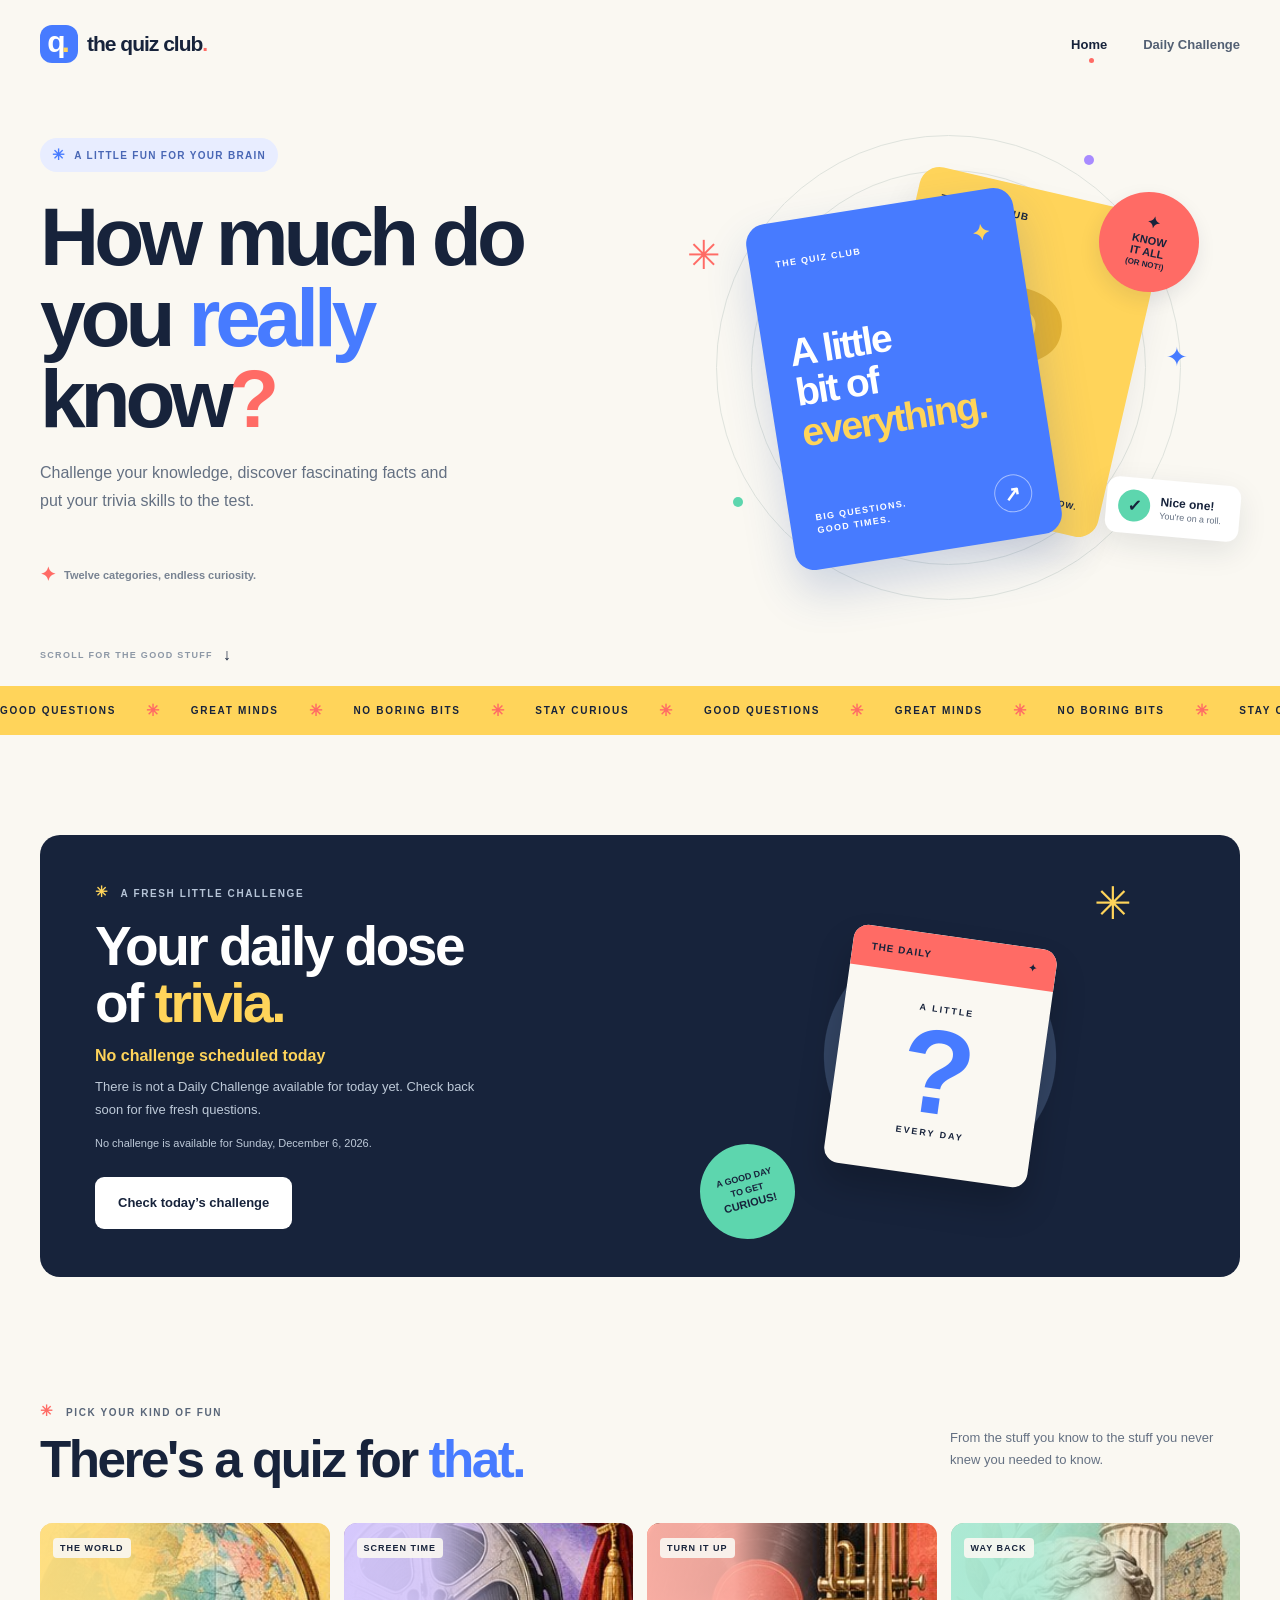
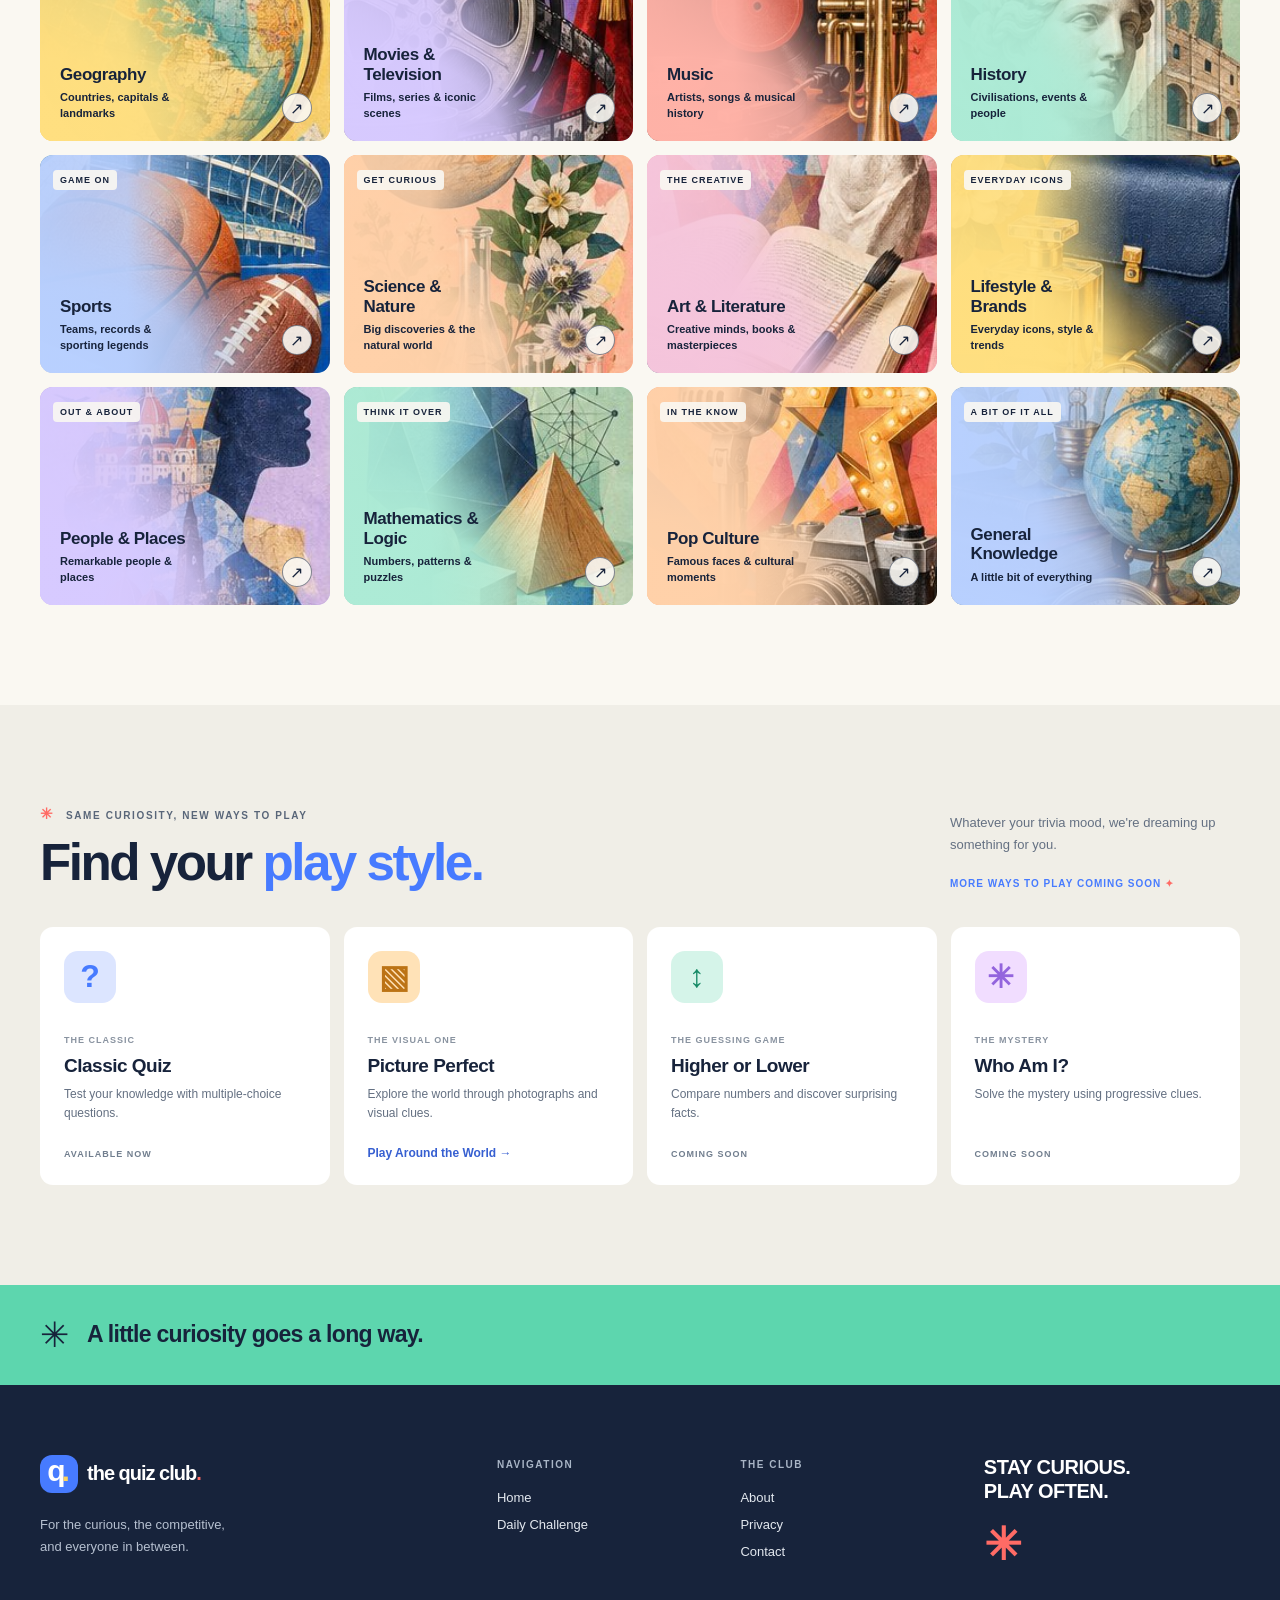
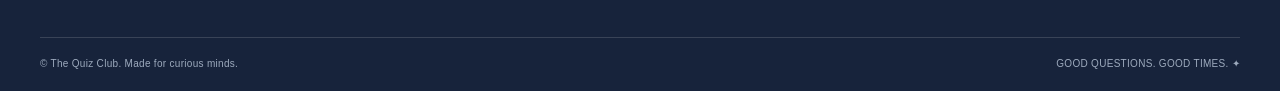
==== commit 9bd7a88d: "Build Daily Challenge feature Co-authored-by: Copilot <223556219+Copilot@users.noreply.github.com>" ====
--- a/index.html
+++ b/index.html
@@ -13,6 +13,7 @@
   <link rel="stylesheet" href="css/style.css">
   <link rel="stylesheet" href="css/home.css">
   <script defer src="js/navigation.js"></script>
+  <script defer src="js/daily.js"></script>
 </head>
 <body>
   <header class="site-header">
@@ -67,10 +68,12 @@
       <div class="container">
         <div class="daily-card">
           <div class="daily-copy">
-            <div class="section-kicker light-kicker"><span>✳</span> A FRESH LITTLE CHALLENGE — COMING SOON</div>
+            <div class="section-kicker light-kicker"><span>✳</span> A FRESH LITTLE CHALLENGE</div>
             <h2 id="daily-title">Your daily dose<br>of <em>trivia.</em></h2>
-            <p>A new day, a new challenge. Make a little room in your routine for a whole lot of curiosity.</p>
-            <a class="button button-white" href="daily.html">Play Today's Challenge <span aria-hidden="true">↗</span></a>
+            <h3 class="daily-home-title" id="daily-home-title"></h3>
+            <p id="daily-home-description">A new day, a new challenge. Make a little room in your routine for a whole lot of curiosity.</p>
+            <p class="daily-home-status" id="daily-home-status" aria-live="polite"></p>
+            <a class="button button-white" id="daily-home-cta" href="daily.html">Play Today's Challenge <span aria-hidden="true">↗</span></a>
           </div>
           <div class="daily-art" aria-hidden="true">
             <span class="daily-star">✳</span>
--- a/css/home.css
+++ b/css/home.css
@@ -47,6 +47,8 @@
 .daily-copy h2 { margin: 17px 0; font: 700 clamp(39px, 4.4vw, 55px)/1.03 var(--heading); letter-spacing: -2.5px; }
 .daily-copy h2 em { color: var(--yellow); font-style: normal; }
 .daily-copy p { max-width: 390px; color: #bdc9d8; font-size: 13px; line-height: 1.75; margin: 0 0 24px; }
+.daily-copy .daily-home-title { margin: -4px 0 10px; font: 700 16px/1.35 var(--heading); color: var(--yellow); }
+.daily-copy .daily-home-status { margin-top: -12px; font-size: 11px; }
 .daily-art { position: relative; display: grid; place-items: center; background: radial-gradient(circle, #334564 0 31%, transparent 31.3%); }
 .calendar { width: 205px; height: 240px; border-radius: 15px; background: var(--ivory); color: var(--navy); transform: rotate(8deg); box-shadow: 0 20px 35px #0003; overflow: hidden; }
 .calendar-top { display: flex; justify-content: space-between; background: var(--coral); padding: 15px 19px; font-size: 10px; font-weight: 800; letter-spacing: 1px; }
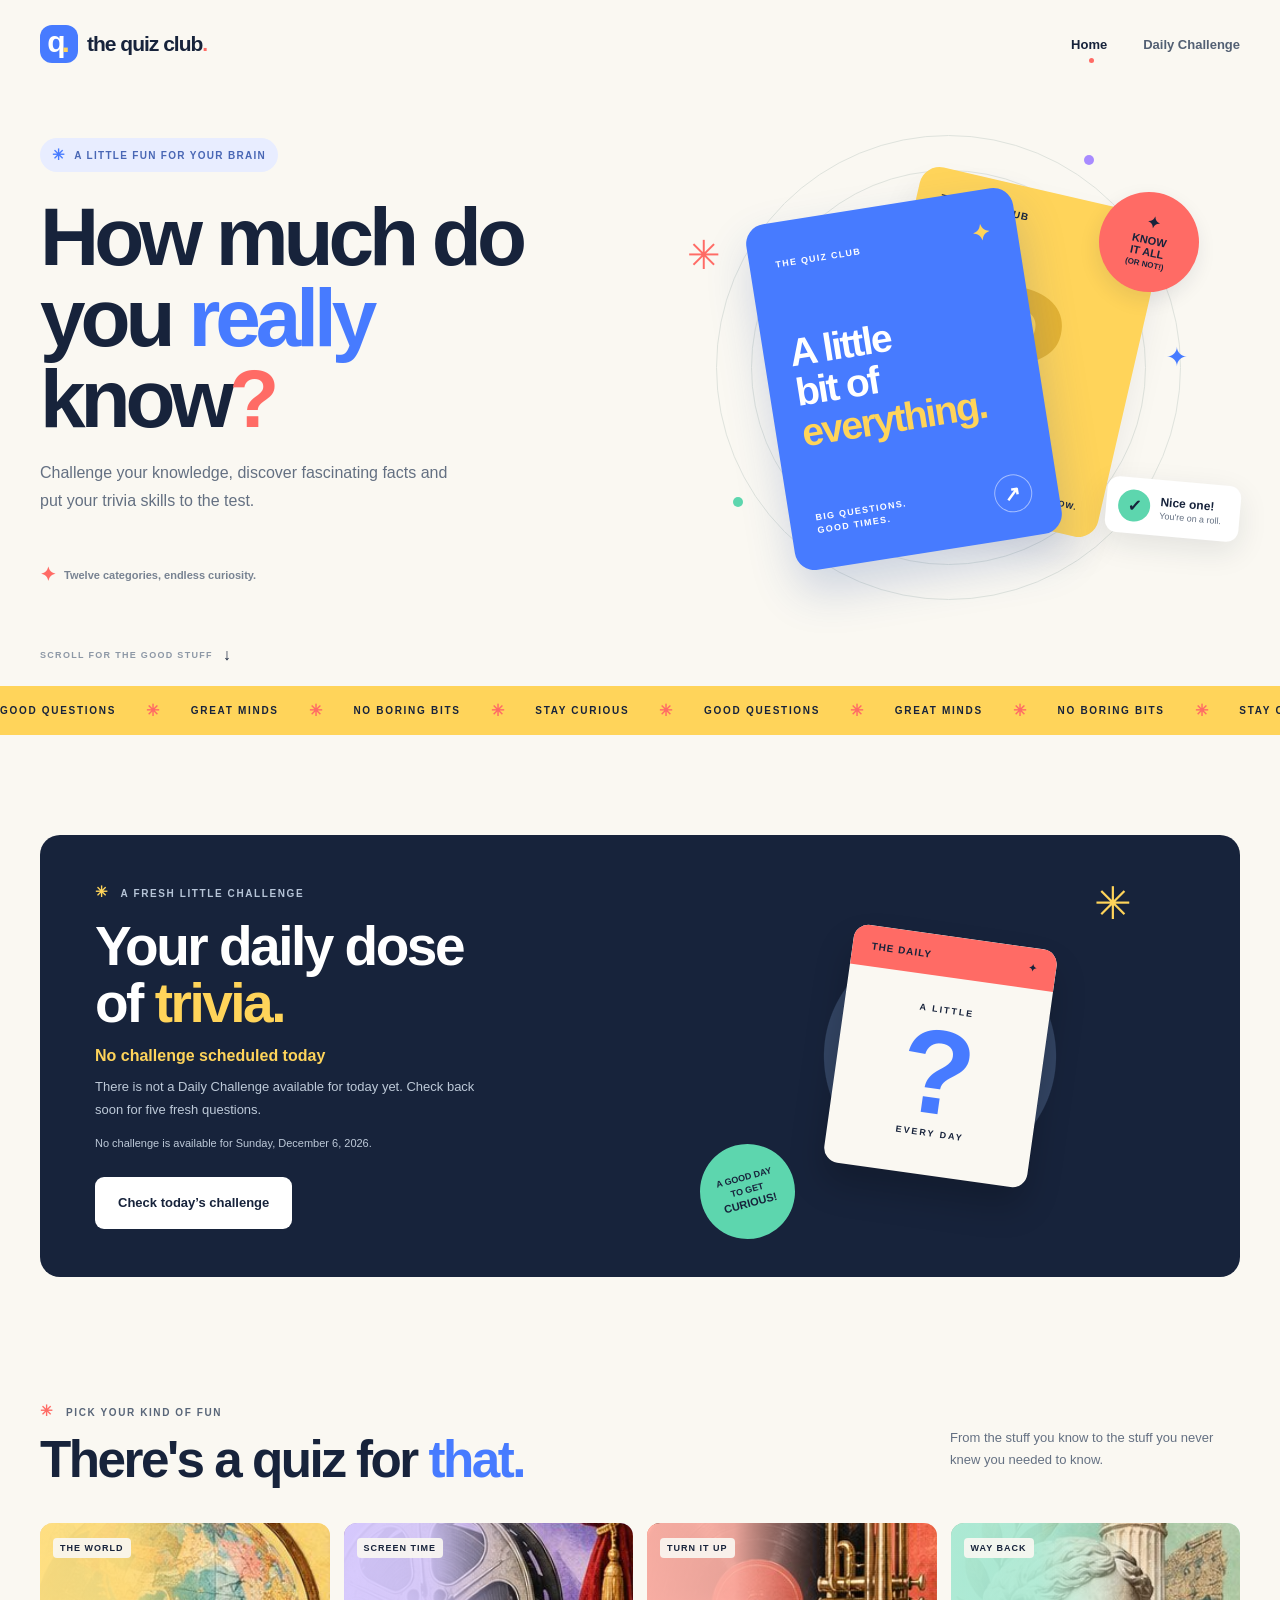
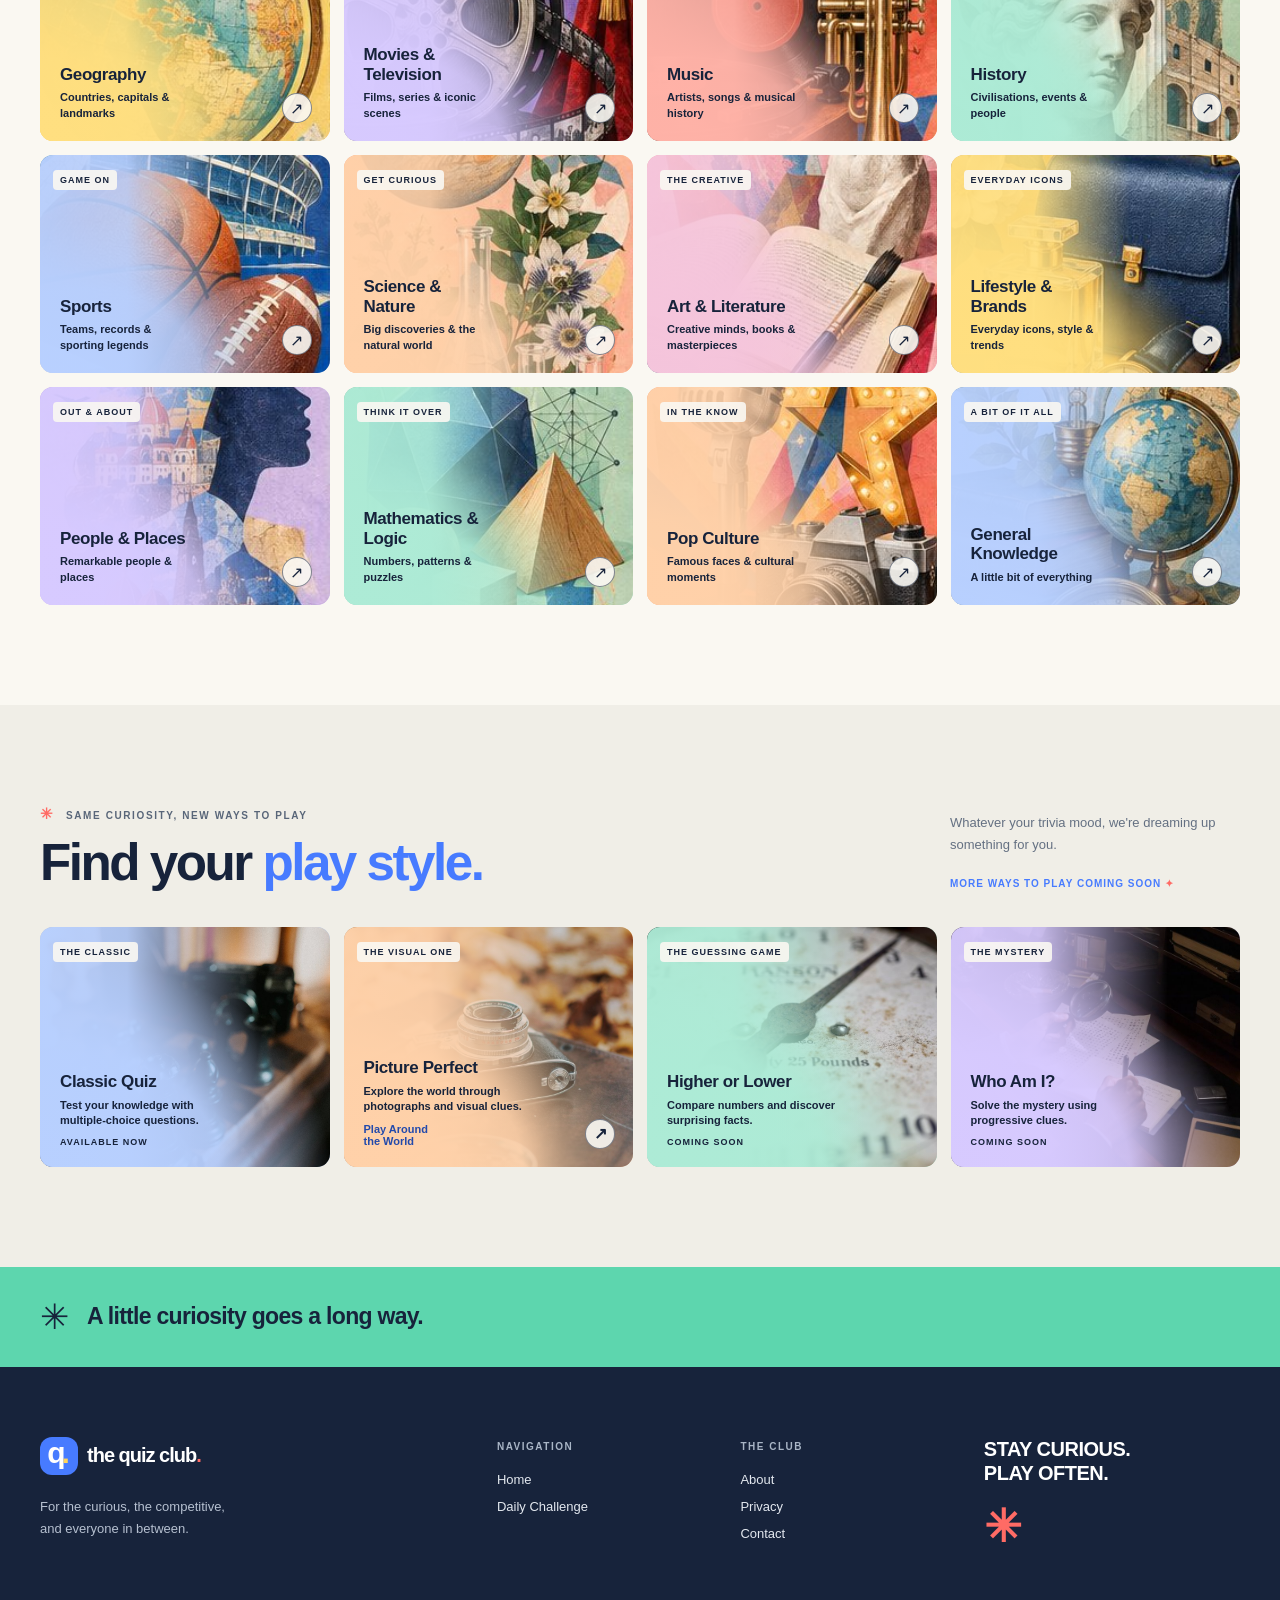
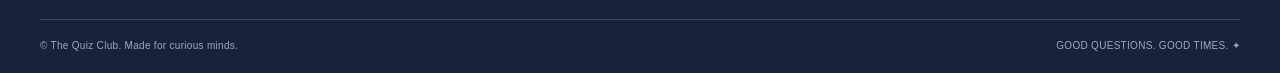
==== commit 2d10ca3e: "Redesign homepage game mode cards Co-authored-by: Copilot <223556219+Copilot@users.noreply.github.co" ====
--- a/index.html
+++ b/index.html
@@ -165,10 +165,22 @@
           <div class="section-heading-side"><p>Whatever your trivia mood, we're dreaming up something for you.</p><span class="coming-label">MORE WAYS TO PLAY COMING SOON <span>✦</span></span></div>
         </div>
         <div class="modes-grid">
-          <article class="mode-card"><div class="mode-icon mode-classic" aria-hidden="true">?</div><span class="mode-index">THE CLASSIC</span><h3>Classic Quiz</h3><p>Test your knowledge with multiple-choice questions.</p><span class="mode-status">AVAILABLE NOW</span></article>
-          <article class="mode-card"><div class="mode-icon mode-picture" aria-hidden="true">▧</div><span class="mode-index">THE VISUAL ONE</span><h3>Picture Perfect</h3><p>Explore the world through photographs and visual clues.</p><a class="mode-play" href="picture-perfect.html">Play Around the World <span aria-hidden="true">→</span></a></article>
-          <article class="mode-card"><div class="mode-icon mode-higher" aria-hidden="true">↕</div><span class="mode-index">THE GUESSING GAME</span><h3>Higher or Lower</h3><p>Compare numbers and discover surprising facts.</p><span class="mode-status">COMING SOON</span></article>
-          <article class="mode-card"><div class="mode-icon mode-mystery" aria-hidden="true">✳</div><span class="mode-index">THE MYSTERY</span><h3>Who Am I?</h3><p>Solve the mystery using progressive clues.</p><span class="mode-status">COMING SOON</span></article>
+          <article class="mode-card mode-classic">
+            <span class="mode-art" aria-hidden="true"></span><span class="mode-index">THE CLASSIC</span>
+            <h3>Classic Quiz</h3><p>Test your knowledge with multiple-choice questions.</p><span class="mode-status">AVAILABLE NOW</span>
+          </article>
+          <article class="mode-card mode-picture">
+            <span class="mode-art" aria-hidden="true"></span><span class="mode-index">THE VISUAL ONE</span>
+            <h3>Picture Perfect</h3><p>Explore the world through photographs and visual clues.</p><a class="mode-play" href="picture-perfect.html"><span class="mode-play-label">Play Around the World</span><span class="mode-arrow" aria-hidden="true">↗</span></a>
+          </article>
+          <article class="mode-card mode-higher">
+            <span class="mode-art" aria-hidden="true"></span><span class="mode-index">THE GUESSING GAME</span>
+            <h3>Higher or Lower</h3><p>Compare numbers and discover surprising facts.</p><span class="mode-status">COMING SOON</span>
+          </article>
+          <article class="mode-card mode-mystery">
+            <span class="mode-art" aria-hidden="true"></span><span class="mode-index">THE MYSTERY</span>
+            <h3>Who Am I?</h3><p>Solve the mystery using progressive clues.</p><span class="mode-status">COMING SOON</span>
+          </article>
         </div>
       </div>
     </section>
--- a/css/home.css
+++ b/css/home.css
@@ -88,15 +88,27 @@
 .coming-label { color: var(--blue); font-size: 10px; font-weight: 800; letter-spacing: 1px; }
 .coming-label span { color: var(--coral); }
 .modes-grid { display: grid; grid-template-columns: repeat(4, 1fr); gap: 14px; }
-.mode-card { padding: 24px; min-height: 240px; border-radius: 13px; background: white; }
-.mode-icon { display: grid; place-items: center; width: 52px; height: 52px; border-radius: 14px; font: 700 32px var(--heading); margin-bottom: 26px; }
-.mode-classic { background: #dce5ff; color: var(--blue); }.mode-picture { background: #ffe2b7; color: #bc7315; }.mode-higher { background: #d5f4e9; color: #168a66; }.mode-mystery { background: #f1ddff; color: #9364dd; }
-.mode-index { color: #8993a0; font-size: 9px; font-weight: 800; letter-spacing: 1px; }
-.mode-card h3 { margin: 8px 0; font: 700 19px var(--heading); letter-spacing: -.5px; }
-.mode-card p { color: var(--muted); font-size: 12px; line-height: 1.6; min-height: 58px; margin: 0; }
-.mode-status { color: #717e8e; font-size: 9px; font-weight: 800; letter-spacing: 1px; }
-.mode-play { display: inline-block; color: #365fd1; font-size: 12px; font-weight: 800; text-decoration: none; }
-.mode-play:hover { text-decoration: underline; }
+.mode-card { position: relative; overflow: hidden; display: flex; flex-direction: column; align-items: flex-start; padding: 20px; min-height: 240px; border-radius: 13px; background: rgb(var(--mode-color)); }
+.mode-classic { --mode-color: 184, 208, 255; --mode-image: url('../assets/images/game-modes/classic.jpg'); --mode-position: 55% 55%; }
+.mode-picture { --mode-color: 255, 209, 169; --mode-image: url('../assets/images/game-modes/picture.jpg'); --mode-position: 50% 70%; }
+.mode-higher { --mode-color: 173, 235, 214; --mode-image: url('../assets/images/game-modes/higher.jpg'); --mode-position: 55% 50%; }
+.mode-mystery { --mode-color: 215, 202, 255; --mode-image: url('../assets/images/game-modes/mystery.jpg'); --mode-position: 50% 50%; }
+.mode-art { position: absolute; z-index: 0; inset: 0; background: var(--mode-image) var(--mode-position) / cover; transition: transform .3s ease, filter .3s ease; }
+.mode-card::before, .mode-card::after { content: ''; position: absolute; z-index: 1; inset: 0; pointer-events: none; }
+.mode-card::before { background: radial-gradient(ellipse 85% 85% at 15% 100%, rgba(var(--mode-color), .98), rgba(var(--mode-color), .9) 55%, transparent 100%); }
+.mode-card::after { background: linear-gradient(90deg, rgba(var(--mode-color), .97) 0%, rgba(var(--mode-color), .92) 30%, rgba(var(--mode-color), .55) 50%, rgba(var(--mode-color), 0) 75%); }
+.mode-card:hover .mode-art, .mode-card:focus-within .mode-art { transform: scale(1.055); filter: saturate(1.06) contrast(1.03); }
+.mode-index { position: relative; z-index: 2; padding: 5px 7px; margin: -5px 0 0 -7px; border-radius: 4px; background: #faf8f2e8; font-size: 9px; font-weight: 800; letter-spacing: 1px; }
+.mode-card h3, .mode-card p, .mode-status, .mode-play-label { position: relative; z-index: 2; max-width: 70%; }
+.mode-card h3 { margin: auto 0 6px; font: 700 17px/1.15 var(--heading); letter-spacing: -.4px; }
+.mode-card p { color: var(--navy); font-size: 11px; font-weight: 600; line-height: 1.4; margin: 0 0 8px; }
+.mode-status { color: var(--navy); font-size: 9px; font-weight: 800; letter-spacing: 1px; }
+.mode-play { color: #234aab; font-size: 11px; font-weight: 800; text-decoration: underline; }
+.mode-play::after { content: ''; position: absolute; z-index: 3; inset: 0; }
+.mode-play-label { display: inline-block; }
+.mode-play:focus-visible .mode-play-label { outline: 2px solid var(--navy); outline-offset: 3px; }
+.mode-arrow { position: absolute; z-index: 2; bottom: 18px; right: 18px; display: grid; place-items: center; width: 30px; height: 30px; border: 1px solid #17233b88; border-radius: 50%; background: #faf8f2e8; color: var(--navy); font-size: 16px; transition: transform .25s ease, background-color .25s ease, color .25s ease; }
+.mode-play:hover .mode-arrow, .mode-play:focus-visible .mode-arrow { transform: translate(2px, -2px); background: var(--navy); color: var(--white); }
 .closing-banner { background: var(--mint); }
 .closing-inner { min-height: 100px; display: flex; align-items: center; gap: 18px; }
 .closing-inner > span { font-size: 35px; }
@@ -127,8 +139,12 @@
   .cat-name, .cat-description { max-width: min(65%, calc(100% - 30px)); }
   .cat-description { font-size: 10px; }
   .cat-arrow { width: 26px; height: 26px; right: 12px; bottom: 12px; }
-  .mode-card { padding: 18px; }
-  .mode-card h3 { font-size: 17px; }
+  .mode-card { padding: 15px; }
+  .mode-card h3 { font-size: 15px; }
+  .mode-card h3, .mode-card p, .mode-status { max-width: 100%; }
+  .mode-play-label { max-width: calc(100% - 30px); }
+  .mode-card p { font-size: 10px; }
+  .mode-arrow { width: 26px; height: 26px; right: 12px; bottom: 12px; }
   .daily-copy { padding: 32px 25px; }
   .closing-inner { flex-wrap: wrap; padding-block: 20px; gap: 10px; }
   .closing-inner p { font-size: 19px; }
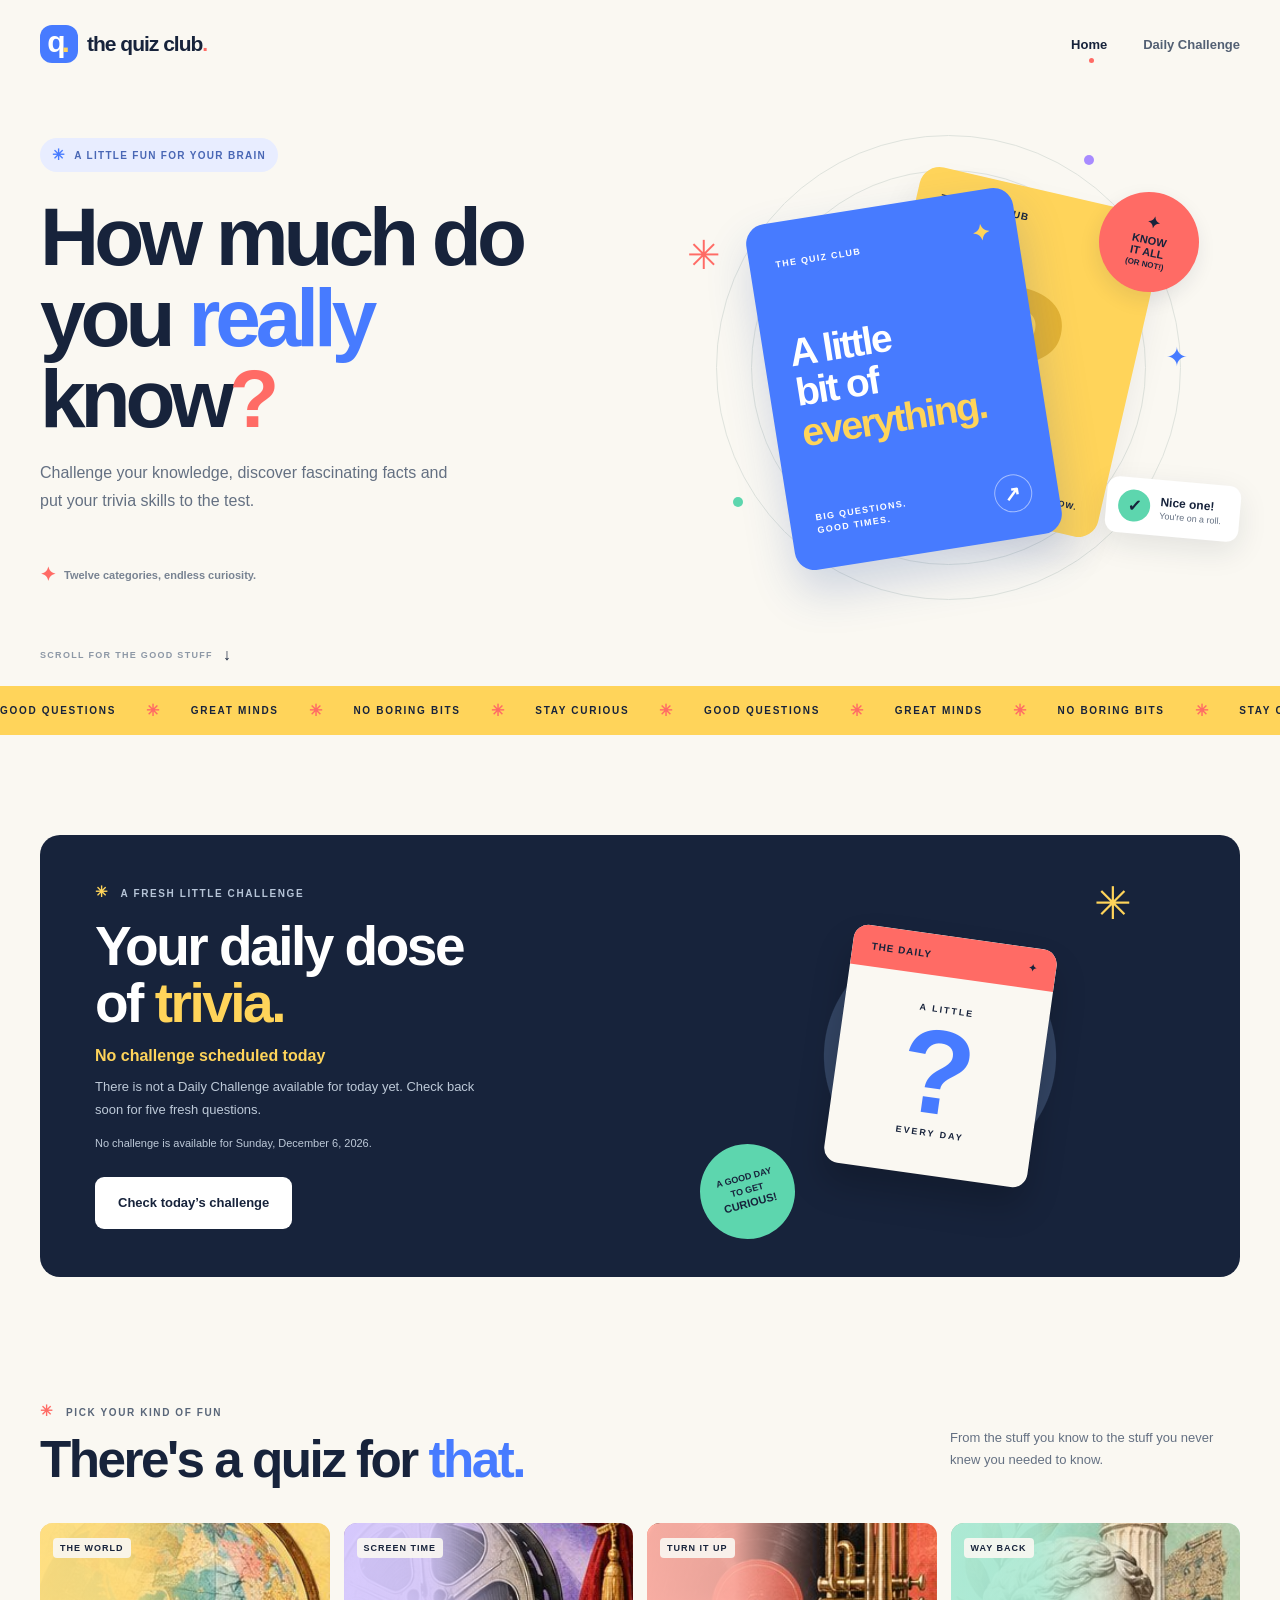
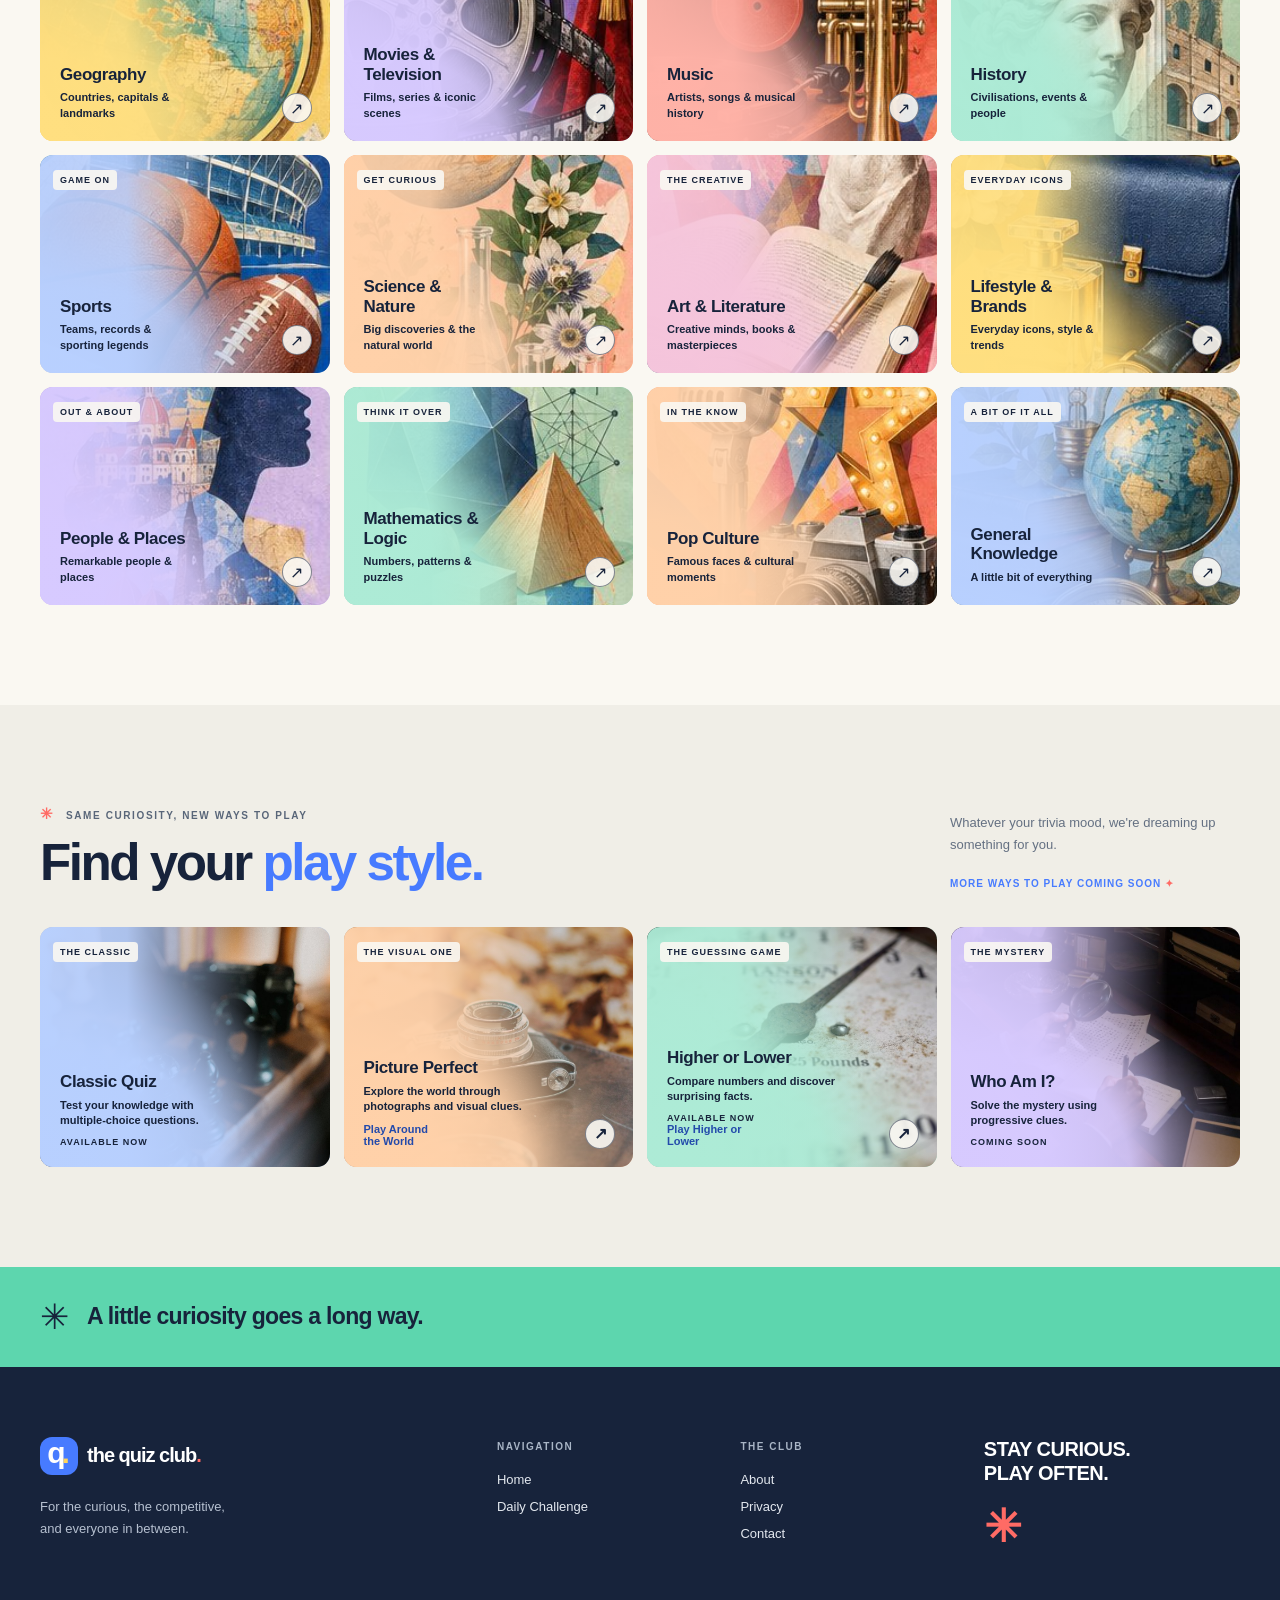
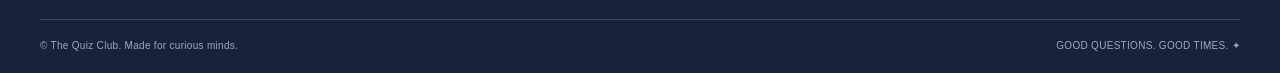
==== commit fbf7648e: "Add Higher or Lower game Co-authored-by: Copilot <223556219+Copilot@users.noreply.github.com>" ====
--- a/index.html
+++ b/index.html
@@ -175,7 +175,7 @@
           </article>
           <article class="mode-card mode-higher">
             <span class="mode-art" aria-hidden="true"></span><span class="mode-index">THE GUESSING GAME</span>
-            <h3>Higher or Lower</h3><p>Compare numbers and discover surprising facts.</p><span class="mode-status">COMING SOON</span>
+            <h3>Higher or Lower</h3><p>Compare numbers and discover surprising facts.</p><span class="mode-status">AVAILABLE NOW</span><a class="mode-play" href="higher-lower.html"><span class="mode-play-label">Play Higher or Lower</span><span class="mode-arrow" aria-hidden="true">↗</span></a>
           </article>
           <article class="mode-card mode-mystery">
             <span class="mode-art" aria-hidden="true"></span><span class="mode-index">THE MYSTERY</span>
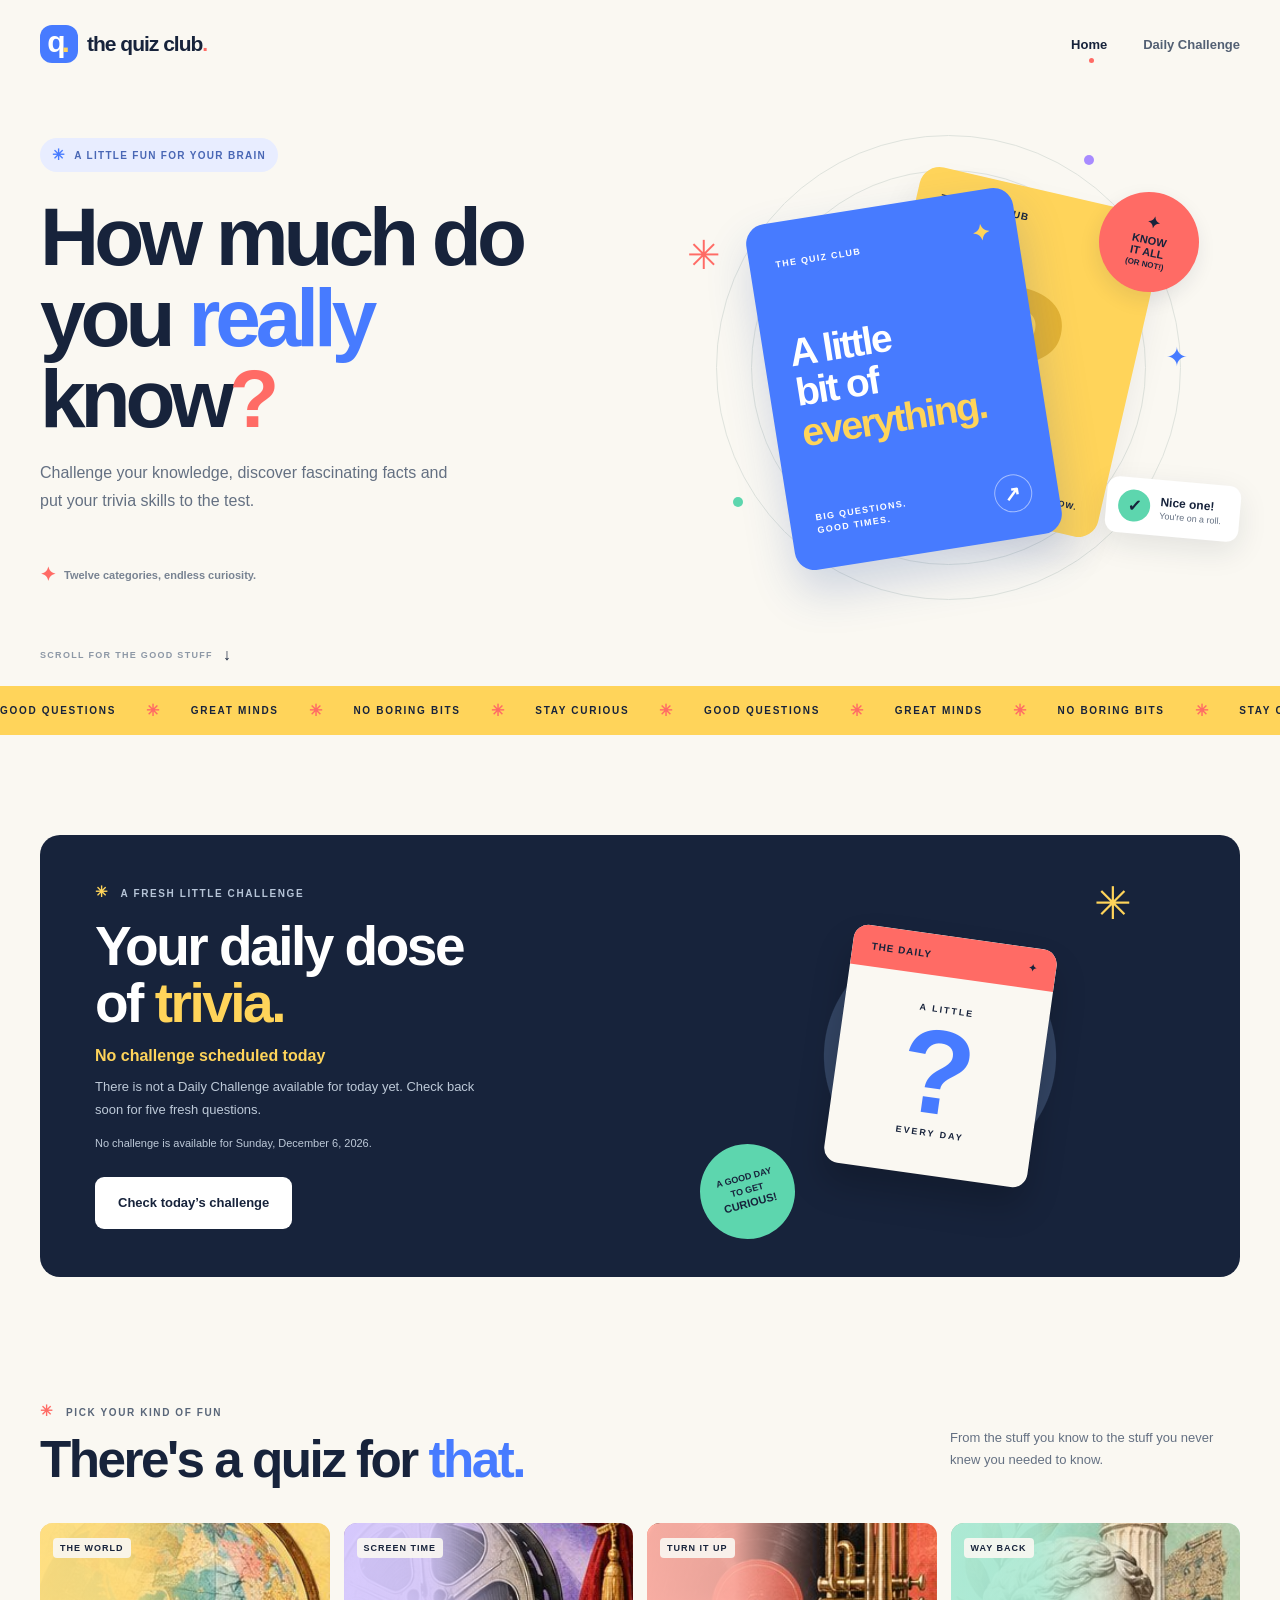
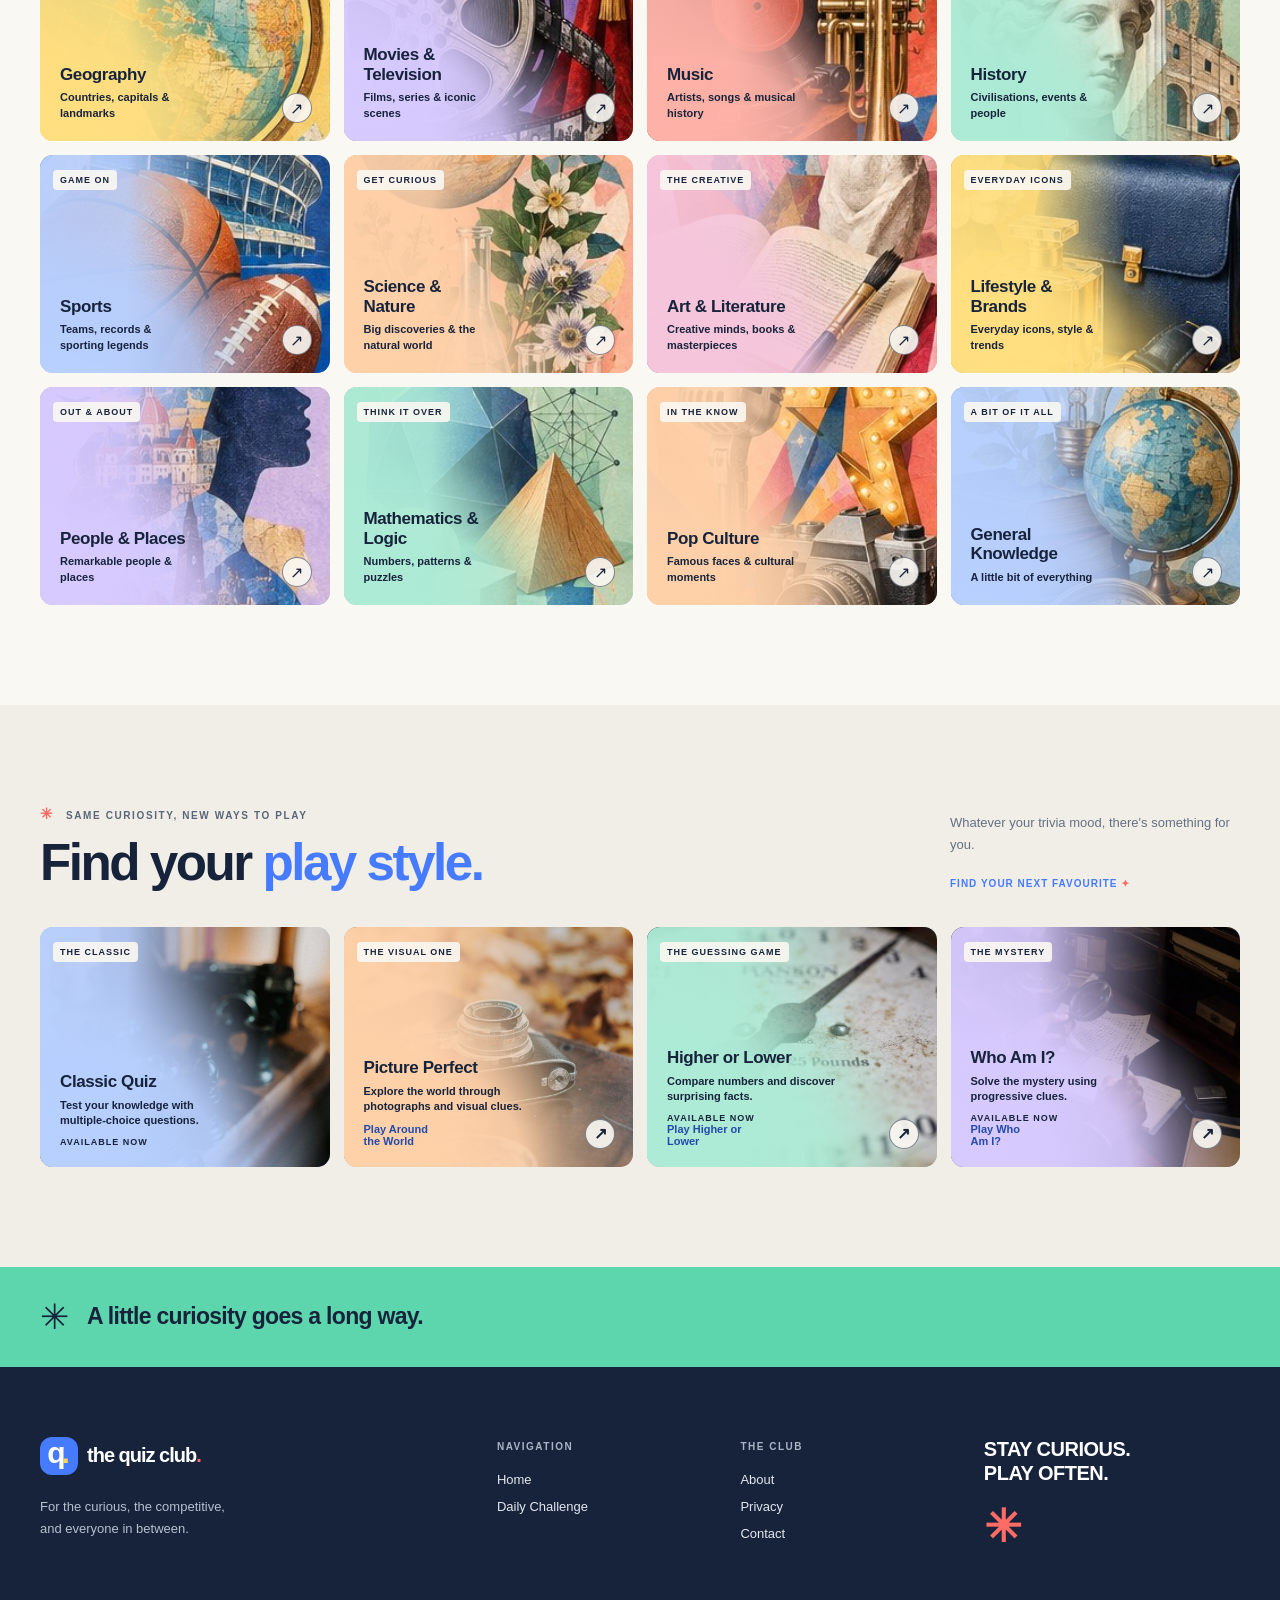
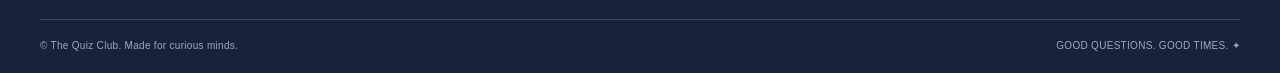
==== commit 9413d70e: "Add Who Am I mystery game Co-authored-by: Copilot <223556219+Copilot@users.noreply.github.com>" ====
--- a/index.html
+++ b/index.html
@@ -162,7 +162,7 @@
       <div class="container">
         <div class="section-heading">
           <div><div class="section-kicker"><span>✳</span> SAME CURIOSITY, NEW WAYS TO PLAY</div><h2 id="modes-title">Find your <em>play style.</em></h2></div>
-          <div class="section-heading-side"><p>Whatever your trivia mood, we're dreaming up something for you.</p><span class="coming-label">MORE WAYS TO PLAY COMING SOON <span>✦</span></span></div>
+          <div class="section-heading-side"><p>Whatever your trivia mood, there's something for you.</p><span class="coming-label">FIND YOUR NEXT FAVOURITE <span>✦</span></span></div>
         </div>
         <div class="modes-grid">
           <article class="mode-card mode-classic">
@@ -179,7 +179,7 @@
           </article>
           <article class="mode-card mode-mystery">
             <span class="mode-art" aria-hidden="true"></span><span class="mode-index">THE MYSTERY</span>
-            <h3>Who Am I?</h3><p>Solve the mystery using progressive clues.</p><span class="mode-status">COMING SOON</span>
+            <h3>Who Am I?</h3><p>Solve the mystery using progressive clues.</p><span class="mode-status">AVAILABLE NOW</span><a class="mode-play" href="who-am-i.html"><span class="mode-play-label">Play Who Am I?</span><span class="mode-arrow" aria-hidden="true">↗</span></a>
           </article>
         </div>
       </div>
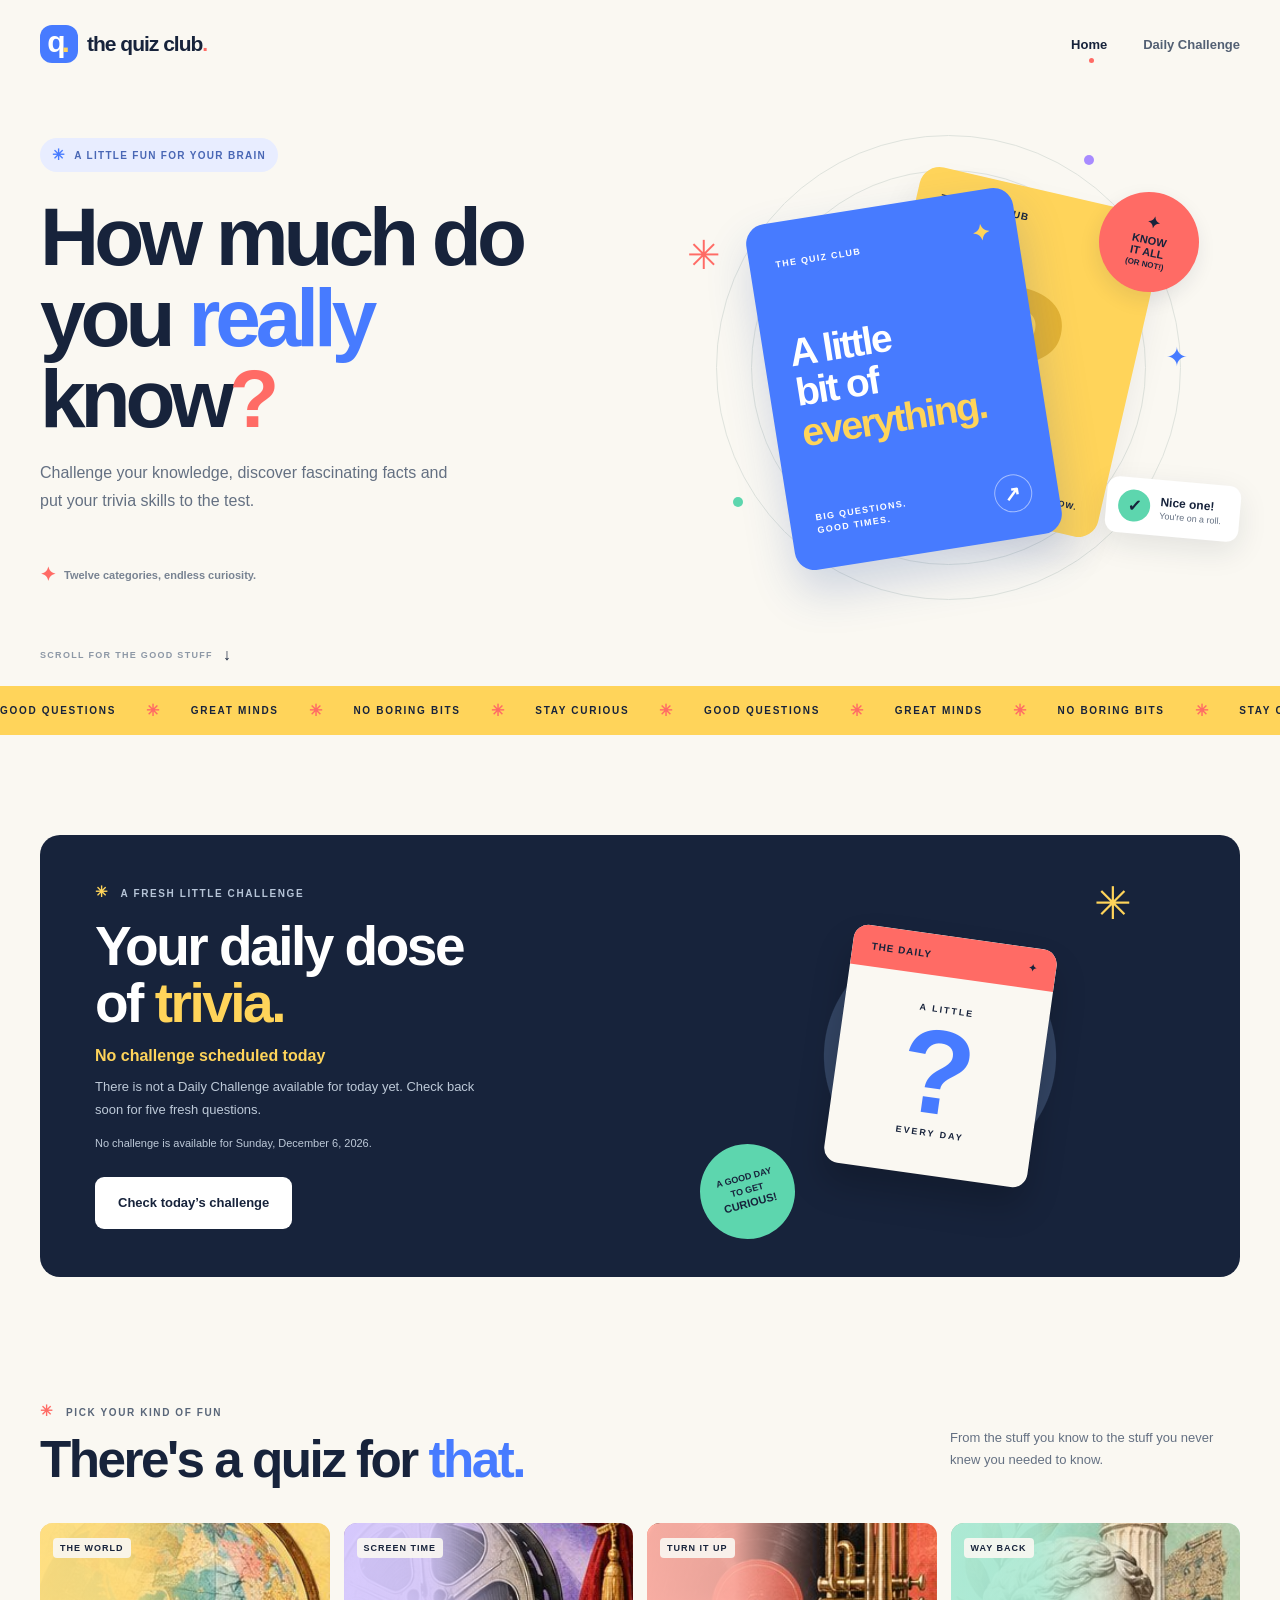
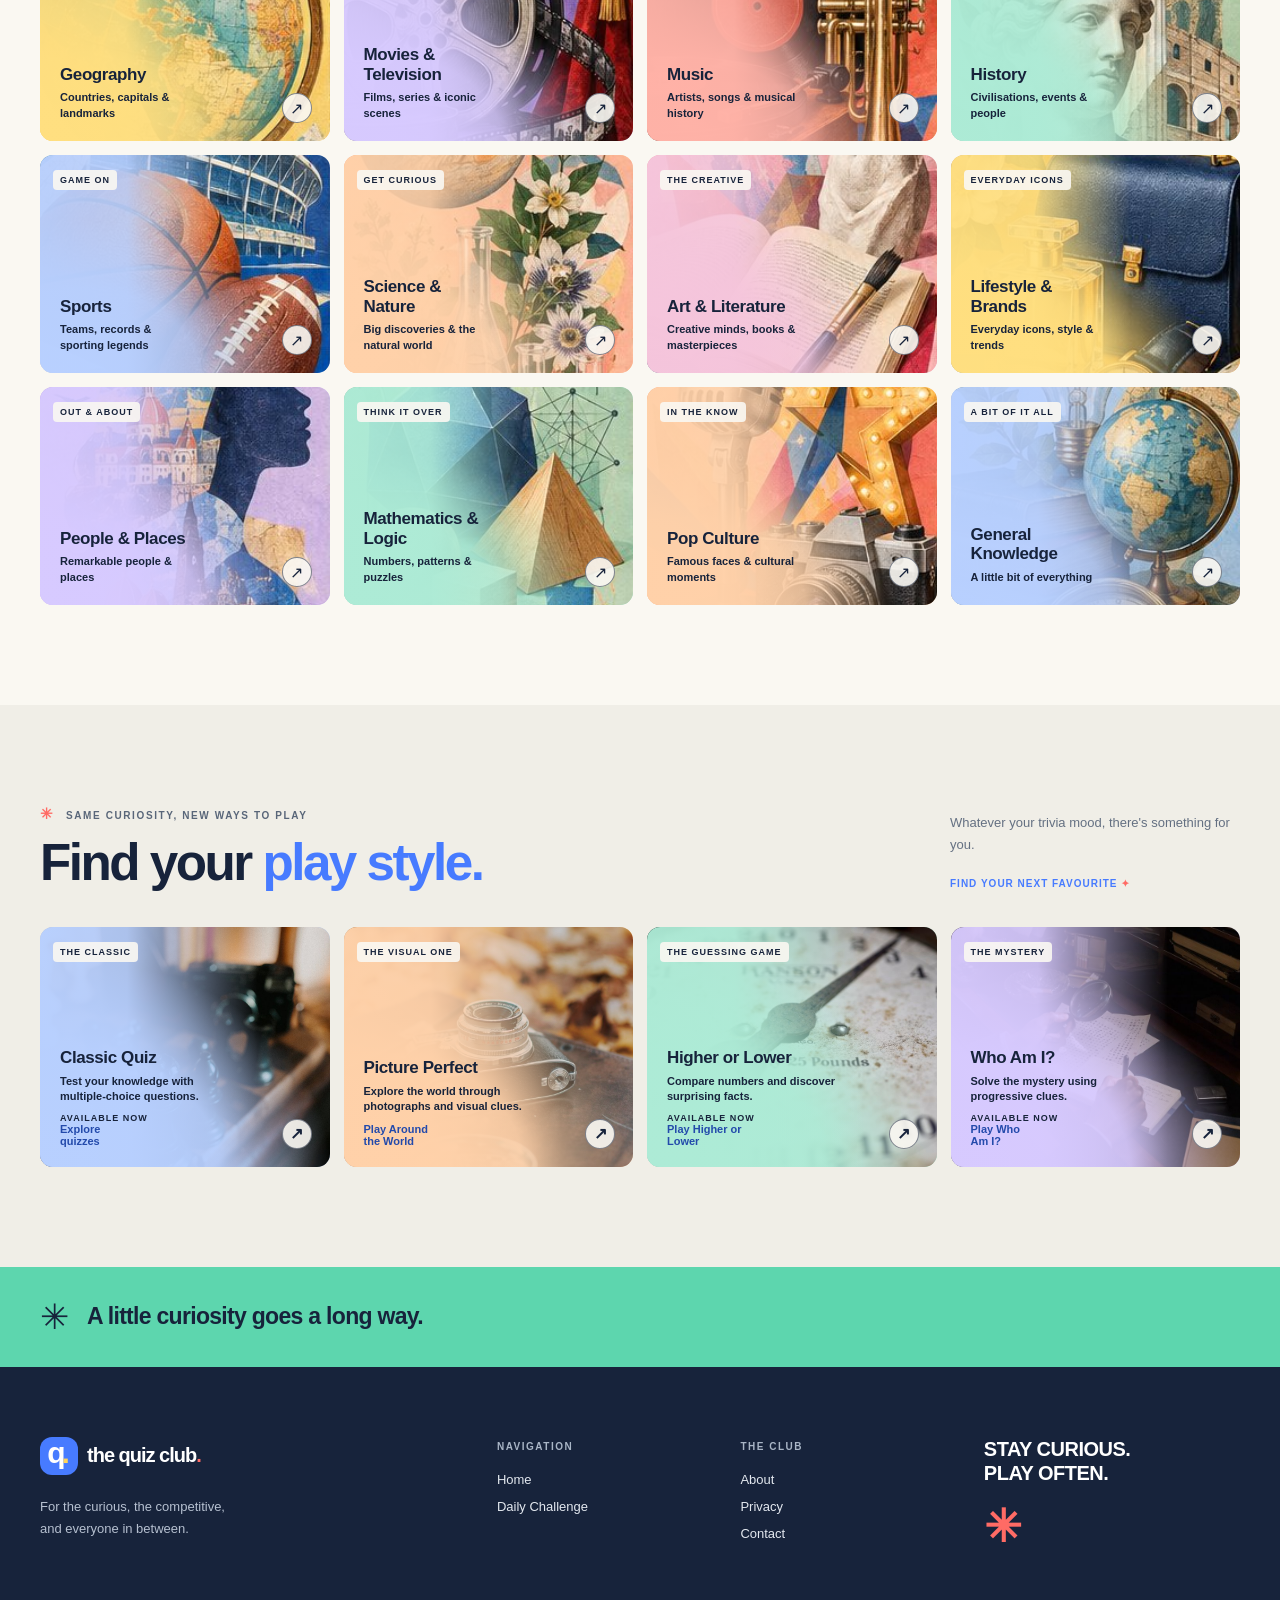
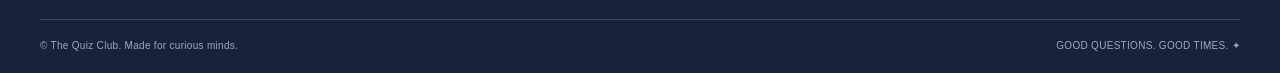
==== commit 3448e249: "Link Classic Quiz card to categories Co-authored-by: Copilot <223556219+Copilot@users.noreply.github" ====
--- a/index.html
+++ b/index.html
@@ -167,7 +167,7 @@
         <div class="modes-grid">
           <article class="mode-card mode-classic">
             <span class="mode-art" aria-hidden="true"></span><span class="mode-index">THE CLASSIC</span>
-            <h3>Classic Quiz</h3><p>Test your knowledge with multiple-choice questions.</p><span class="mode-status">AVAILABLE NOW</span>
+            <h3>Classic Quiz</h3><p>Test your knowledge with multiple-choice questions.</p><span class="mode-status">AVAILABLE NOW</span><a class="mode-play" href="#categories"><span class="mode-play-label">Explore quizzes</span><span class="mode-arrow" aria-hidden="true">↗</span></a>
           </article>
           <article class="mode-card mode-picture">
             <span class="mode-art" aria-hidden="true"></span><span class="mode-index">THE VISUAL ONE</span>
@@ -179,7 +179,7 @@
           </article>
           <article class="mode-card mode-mystery">
             <span class="mode-art" aria-hidden="true"></span><span class="mode-index">THE MYSTERY</span>
-            <h3>Who Am I?</h3><p>Solve the mystery using progressive clues.</p><span class="mode-status">AVAILABLE NOW</span><a class="mode-play" href="who-am-i.html"><span class="mode-play-label">Play Who Am I?</span><span class="mode-arrow" aria-hidden="true">↗</span></a>
+            <h3>Who Am I?</h3><p>Solve the mystery using progressive clues.</p><span class="mode-status">AVAILABLE NOW</span><a class="mode-play" href="who-am-i.html#categories"><span class="mode-play-label">Play Who Am I?</span><span class="mode-arrow" aria-hidden="true">↗</span></a>
           </article>
         </div>
       </div>
